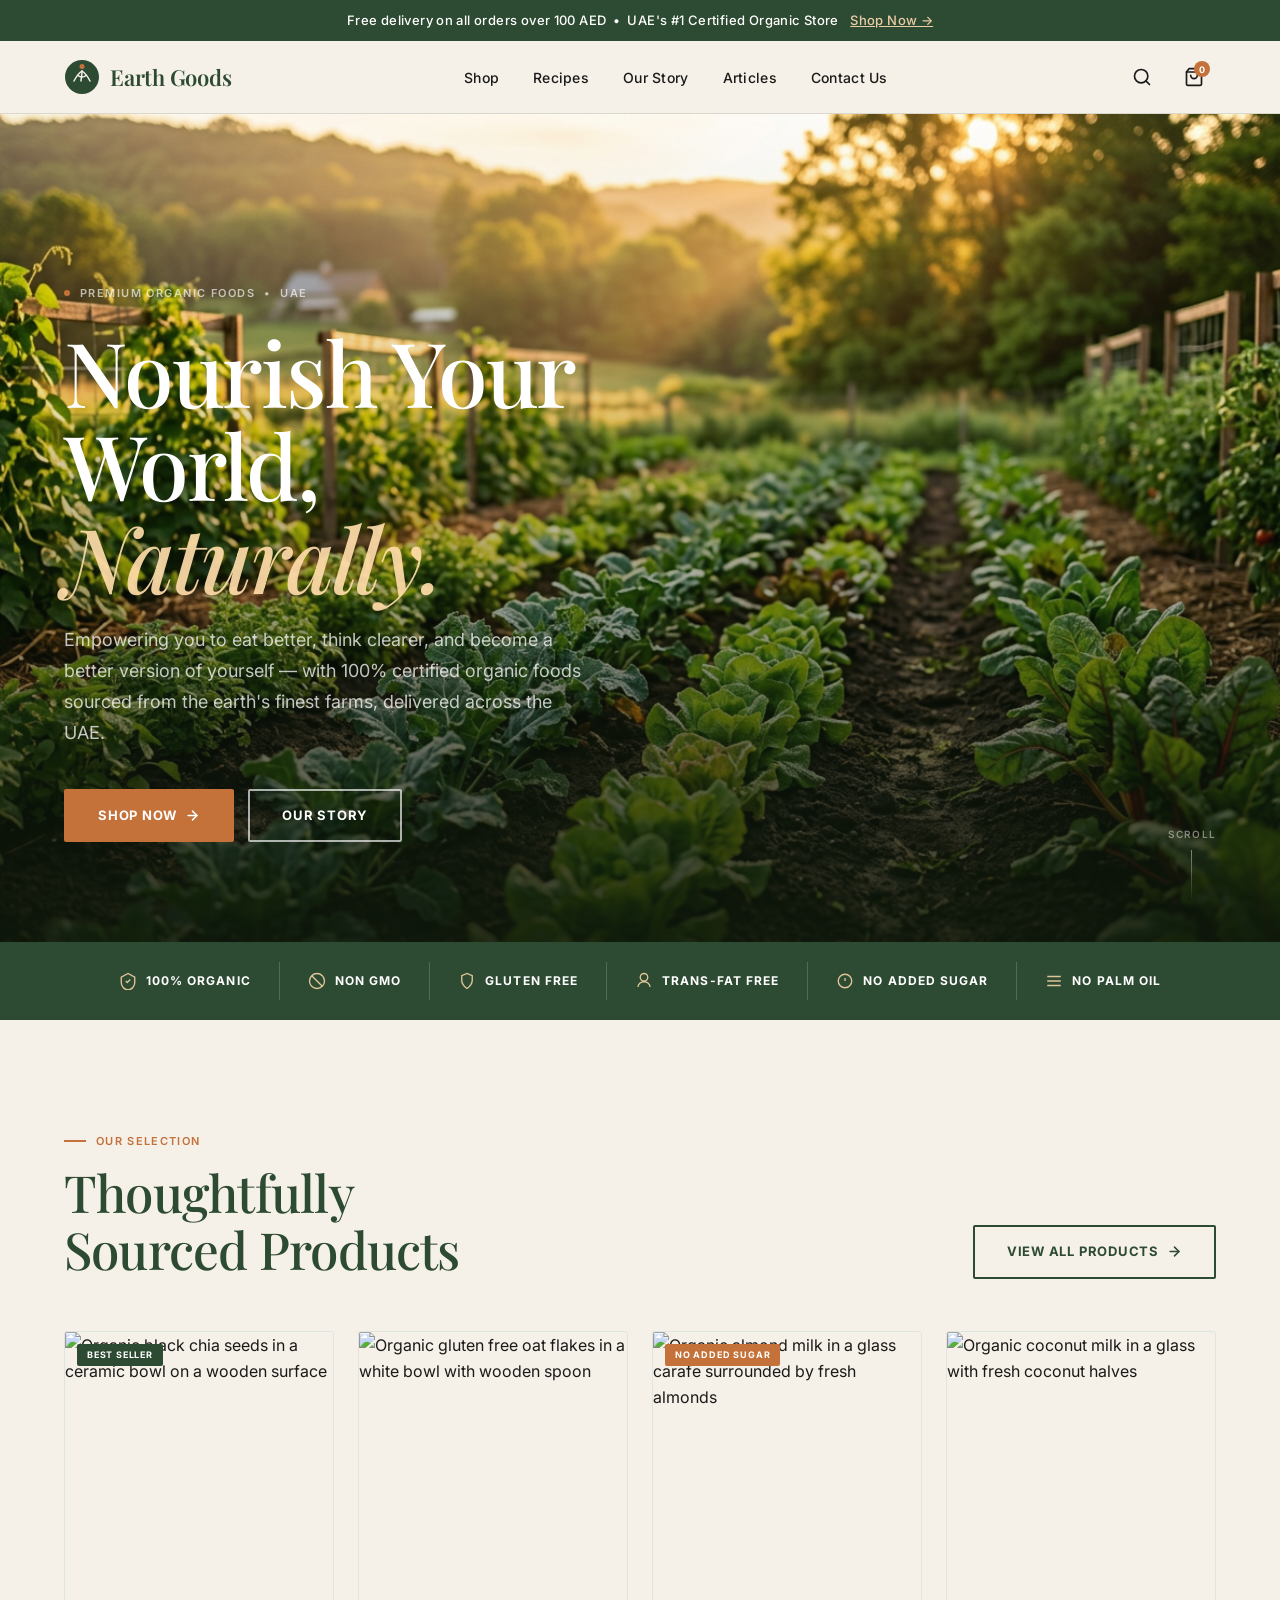
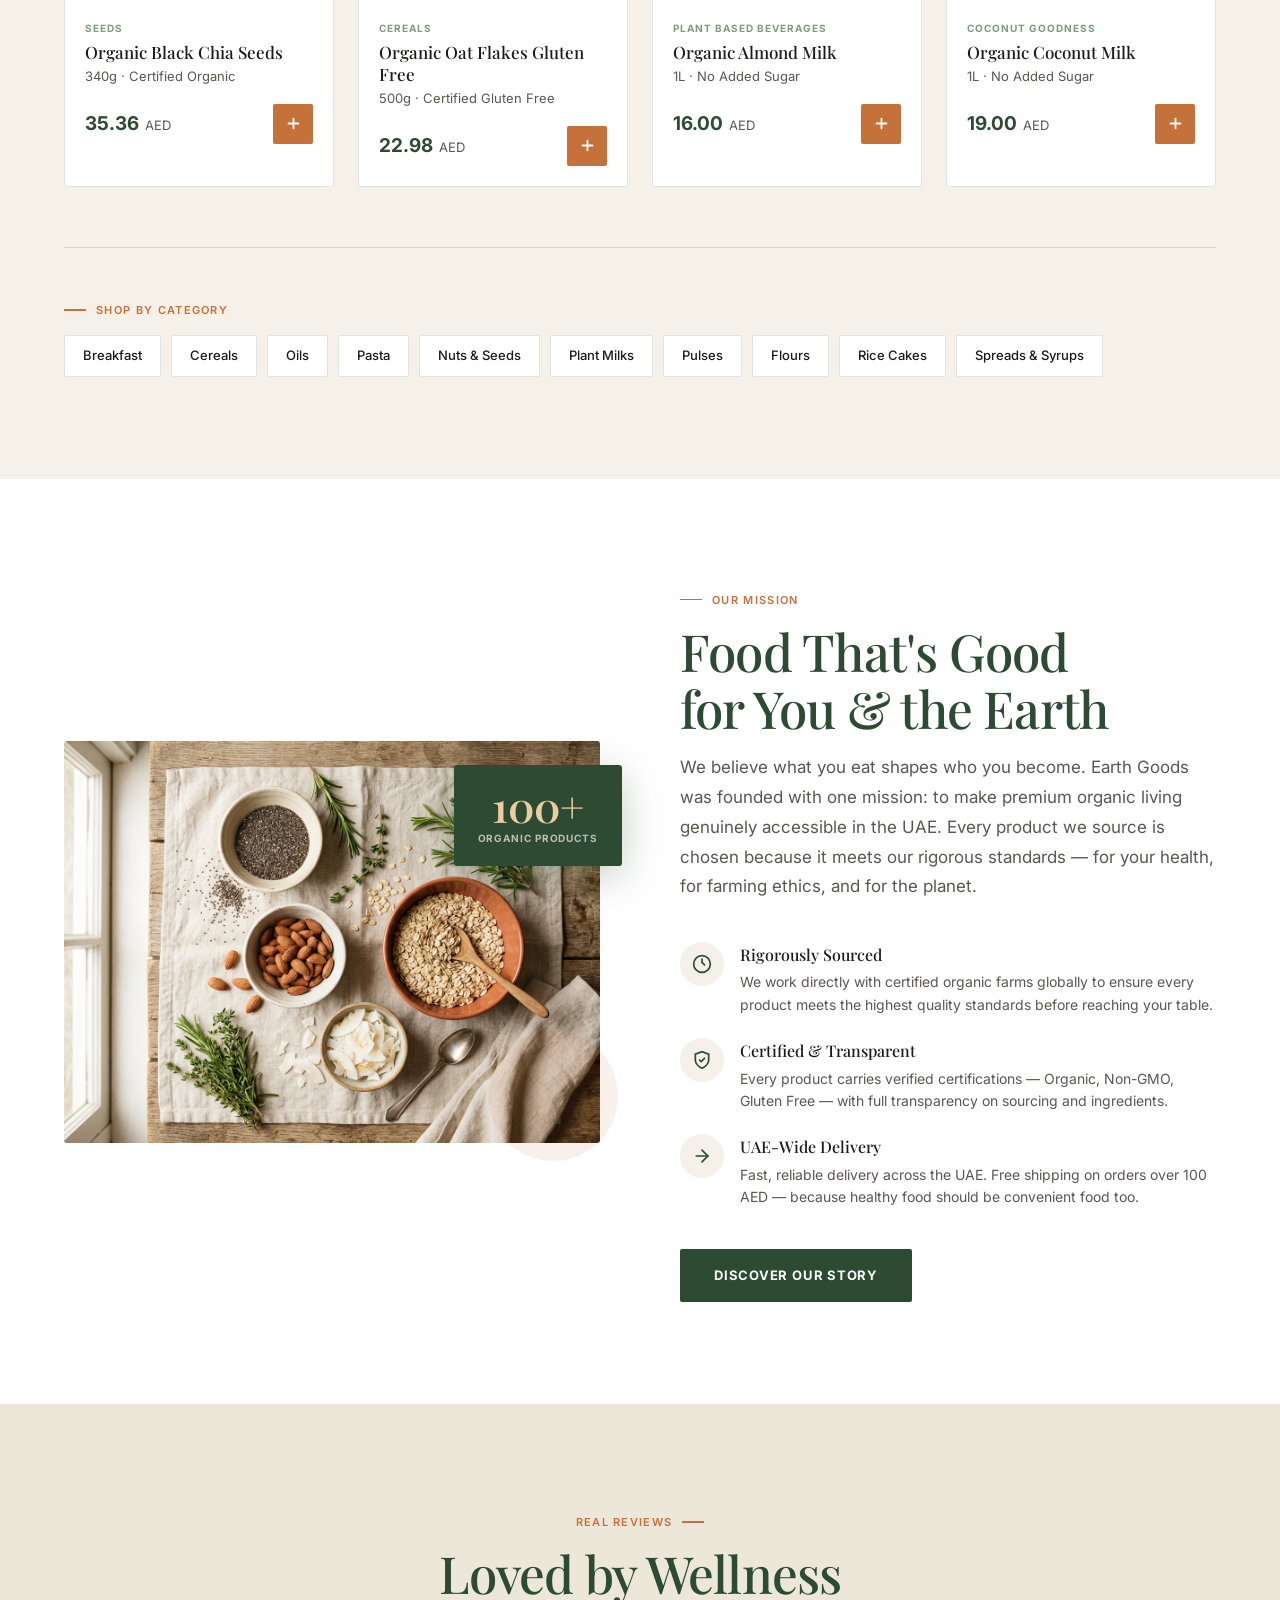
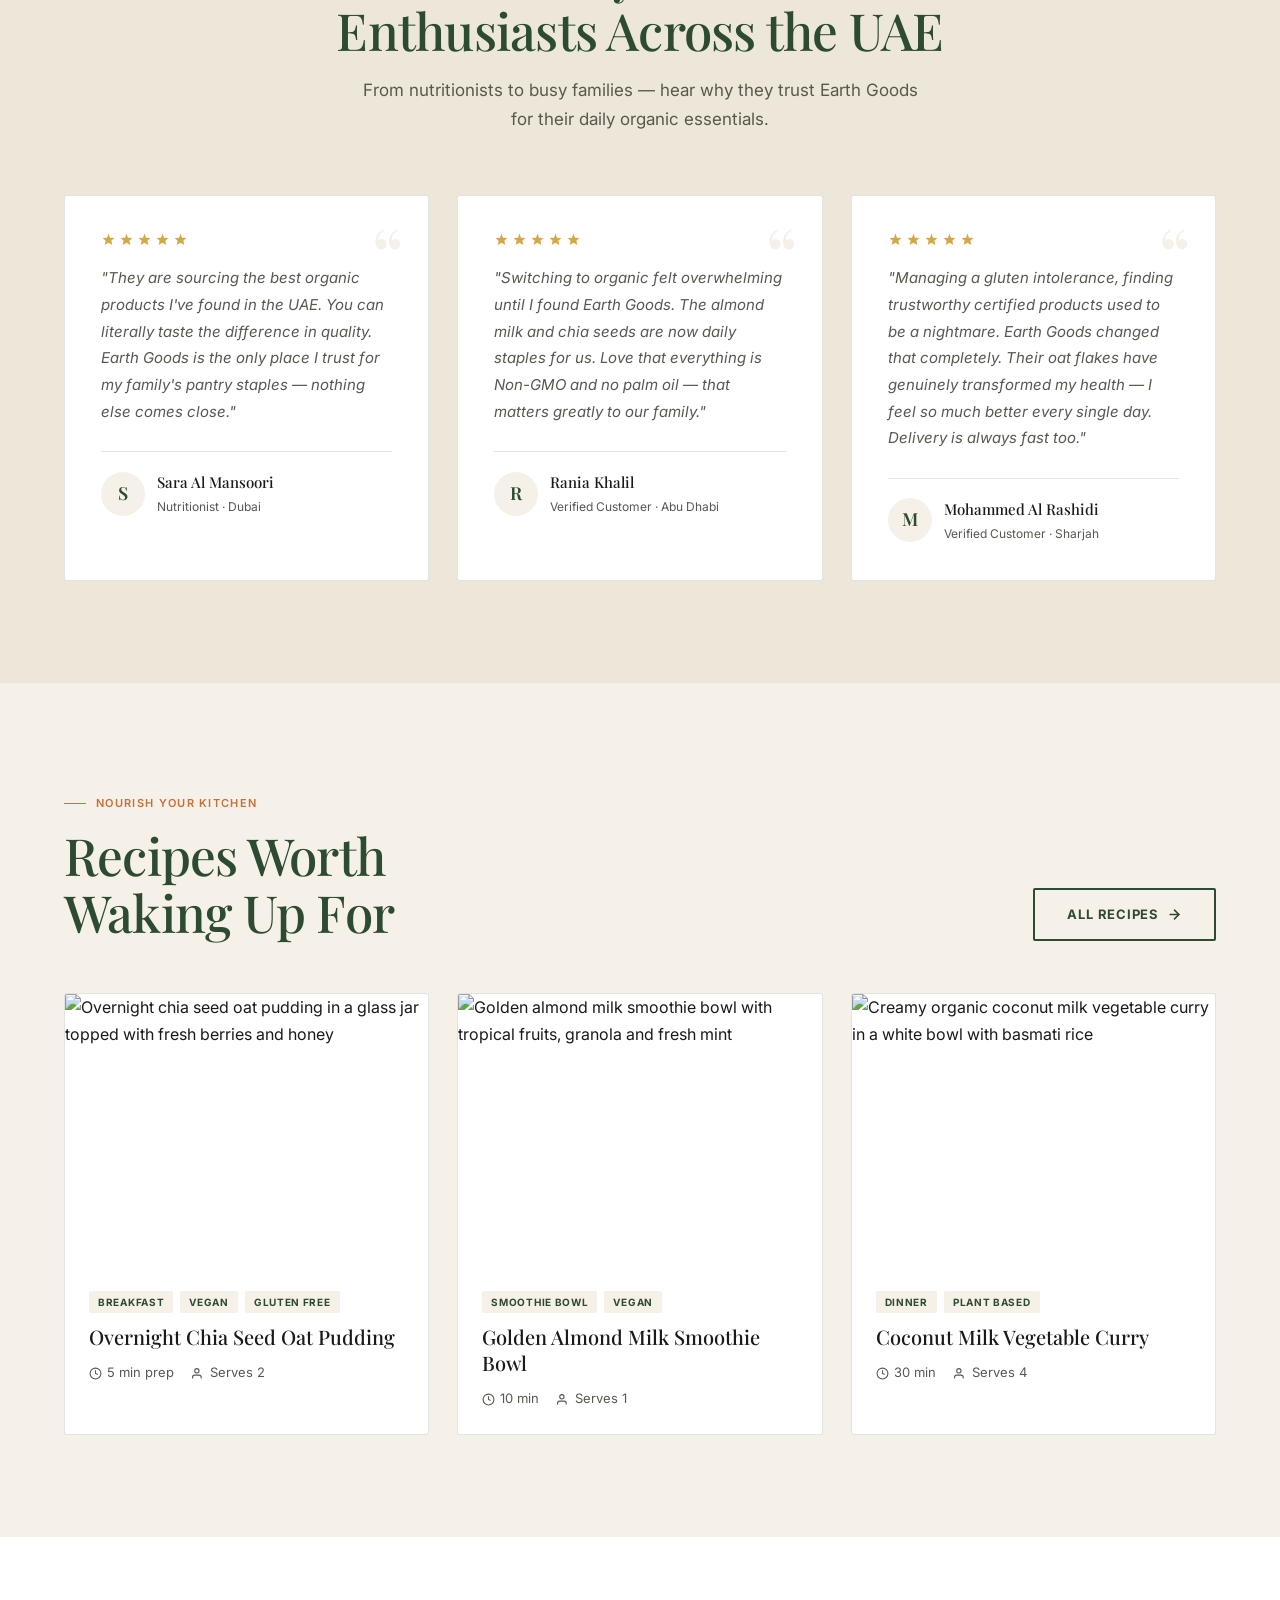
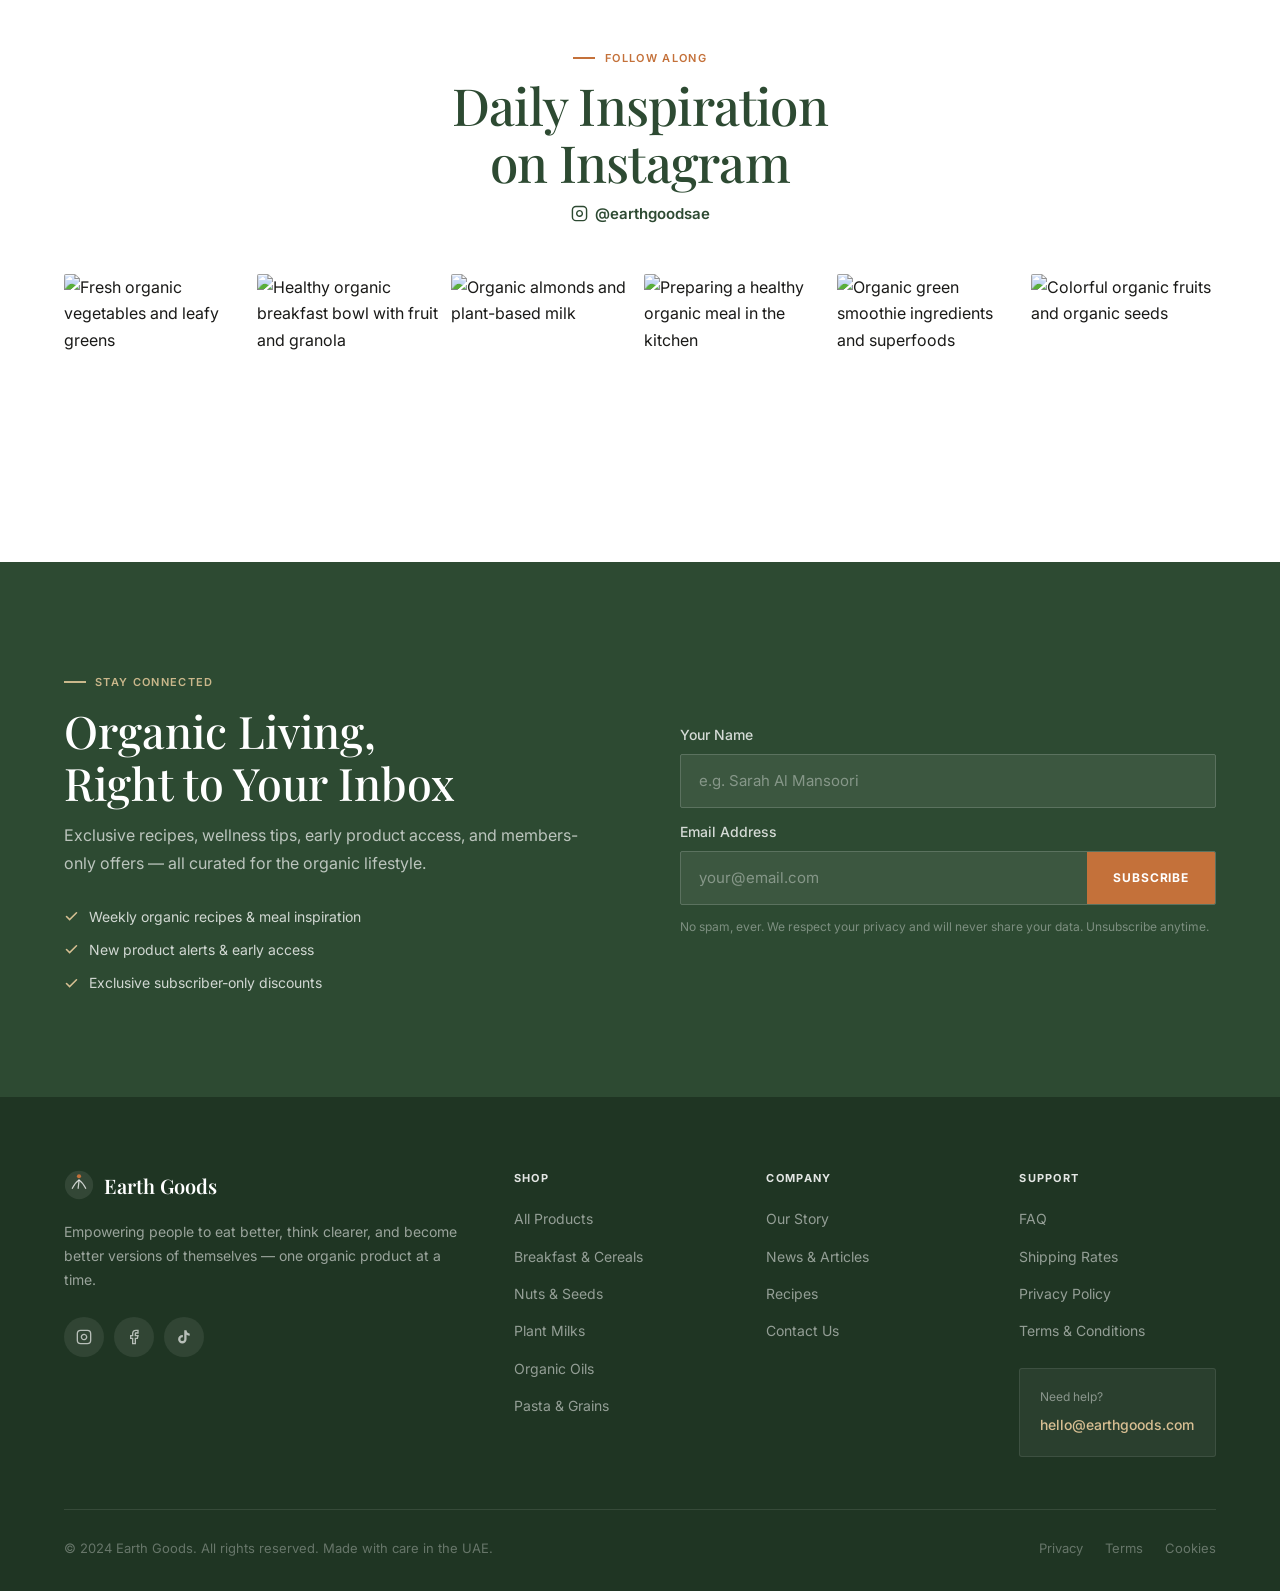
==== index.html @ 7eb5b611 "Earth Goods UAE v1 — original site (Playfair Display / Inter) Original homepage: dark forest green p" ====
<!DOCTYPE html>
<html lang="en">
<head>
  <meta charset="UTF-8">
  <meta name="viewport" content="width=device-width, initial-scale=1">
  <title>Earth Goods — Premium Organic Food in the UAE</title>
  <meta name="description" content="Earth Goods brings you 100% certified organic foods. Non-GMO, Gluten Free, No Added Sugar. Free delivery over 100 AED across the UAE.">

  <link rel="preconnect" href="https://fonts.googleapis.com">
  <link rel="preconnect" href="https://fonts.gstatic.com" crossorigin>
  <link href="https://fonts.googleapis.com/css2?family=Playfair+Display:ital,wght@0,400;0,500;0,600;0,700;1,400;1,500&family=Inter:wght@300;400;500;600&display=swap" rel="stylesheet">

  <style>
    /* ===== DESIGN TOKENS ===== */
    :root {
      --cream:        #f5f0e8;
      --cream-dark:   #ede7d9;
      --forest:       #2d4a32;
      --forest-dark:  #1f3523;
      --forest-light: #3d6145;
      --terra:        #c4713a;
      --terra-dark:   #a85e2e;
      --sage:         #7a9e7e;
      --white:        #ffffff;
      --text:         #1a1a18;
      --text-muted:   #5a574f;
      --border:       rgba(45,74,50,0.14);

      --z-nav:   50;
      --z-modal: 100;

      --section-py: clamp(64px, 8vw, 120px);
      --container:  1280px;
      --gutter:     clamp(20px, 5vw, 80px);

      --font-head: 'Playfair Display', Georgia, serif;
      --font-body: 'Inter', -apple-system, system-ui, sans-serif;

      --ease: 200ms ease;
      --ease-slow: 500ms ease;
    }

    /* ===== RESET ===== */
    *, *::before, *::after { box-sizing: border-box; margin: 0; padding: 0; }
    html { scroll-behavior: smooth; }
    @media (prefers-reduced-motion: reduce) {
      html { scroll-behavior: auto; }
      *, *::before, *::after { animation-duration: 0.01ms !important; transition-duration: 0.01ms !important; }
    }
    body {
      font-family: var(--font-body);
      font-size: 16px;
      line-height: 1.65;
      color: var(--text);
      background: var(--cream);
      overflow-x: hidden;
    }
    img { max-width: 100%; display: block; }
    a { color: inherit; text-decoration: none; }
    button { cursor: pointer; border: none; background: none; font-family: inherit; }

    /* ===== FOCUS ===== */
    :focus-visible { outline: 3px solid var(--terra); outline-offset: 3px; border-radius: 3px; }

    /* ===== LAYOUT ===== */
    .container { max-width: var(--container); margin: 0 auto; padding: 0 var(--gutter); }
    .section    { padding: var(--section-py) 0; }

    /* ===== TYPE HELPERS ===== */
    .eyebrow {
      display: inline-flex; align-items: center; gap: 10px;
      font-size: 11px; font-weight: 600; letter-spacing: .12em; text-transform: uppercase;
      color: var(--terra); margin-bottom: 14px;
    }
    .eyebrow::before { content:''; display:block; width:22px; height:1.5px; background:var(--terra); }

    .h-display {
      font-family: var(--font-head);
      font-size: clamp(32px, 4vw, 54px);
      font-weight: 500; line-height: 1.12; letter-spacing: -.015em;
      color: var(--forest);
    }
    .body-lg { font-size: 17px; line-height: 1.75; color: var(--text-muted); max-width: 560px; margin-top: 16px; }

    /* ===== BUTTONS ===== */
    .btn {
      display: inline-flex; align-items: center; gap: 8px;
      padding: 14px 32px; min-height: 48px;
      font-family: var(--font-body); font-size: 13px; font-weight: 700;
      letter-spacing: .06em; text-transform: uppercase; border-radius: 2px;
      transition: all var(--ease); cursor: pointer;
    }
    .btn-terra  { background:var(--terra);  color:#fff; border:2px solid var(--terra);  }
    .btn-terra:hover  { background:var(--terra-dark); border-color:var(--terra-dark); transform:translateY(-1px); }
    .btn-white  { background:transparent; color:#fff; border:2px solid rgba(255,255,255,.65); }
    .btn-white:hover  { background:rgba(255,255,255,.1); border-color:#fff; }
    .btn-forest { background:var(--forest); color:#fff; border:2px solid var(--forest); }
    .btn-forest:hover { background:var(--forest-dark); border-color:var(--forest-dark); transform:translateY(-1px); }
    .btn-outline{ background:transparent; color:var(--forest); border:2px solid var(--forest); }
    .btn-outline:hover{ background:var(--forest); color:#fff; }

    /* ===== ANNOUNCEMENT BAR ===== */
    .ann-bar {
      background: var(--forest); color: #fff;
      text-align: center; padding: 10px 20px;
      font-size: 13px; font-weight: 500; letter-spacing: .03em;
    }
    .ann-bar a { color: rgba(255,220,180,.9); margin-left: 8px; text-decoration: underline; }
    .ann-bar a:hover { color: #fff; }

    /* ===== STICKY HEADER ===== */
    .site-header {
      position: sticky; top: 0; z-index: var(--z-nav);
      background: rgba(245,240,232,.95);
      backdrop-filter: blur(14px); -webkit-backdrop-filter: blur(14px);
      border-bottom: 1px solid var(--border);
      transition: box-shadow var(--ease);
    }
    .site-header.scrolled { box-shadow: 0 2px 24px rgba(45,74,50,.08); }

    .nav-wrap { display:flex; align-items:center; justify-content:space-between; height:72px; gap:32px; }

    .nav-logo { display:flex; align-items:center; gap:10px; flex-shrink:0; }
    .nav-logo-text { font-family:var(--font-head); font-size:22px; font-weight:600; color:var(--forest); letter-spacing:-.01em; }

    .nav-links { display:flex; align-items:center; gap:34px; list-style:none; }
    .nav-links a {
      font-size:14px; font-weight:500; color:var(--text); letter-spacing:.02em;
      position:relative; padding-bottom:2px; transition:color var(--ease);
    }
    .nav-links a::after {
      content:''; position:absolute; bottom:-2px; left:0;
      width:0; height:1.5px; background:var(--terra); transition:width var(--ease);
    }
    .nav-links a:hover { color:var(--forest); }
    .nav-links a:hover::after { width:100%; }

    .nav-actions { display:flex; align-items:center; gap:8px; flex-shrink:0; }
    .nav-icon {
      display:flex; align-items:center; justify-content:center;
      width:44px; height:44px; border-radius:50%; color:var(--text);
      transition:all var(--ease); cursor:pointer;
    }
    .nav-icon:hover { background:var(--cream-dark); color:var(--forest); }
    .cart-wrap { position:relative; }
    .cart-dot {
      position:absolute; top:6px; right:6px; width:16px; height:16px;
      background:var(--terra); color:#fff; font-size:9px; font-weight:700;
      border-radius:50%; display:flex; align-items:center; justify-content:center;
      line-height:1;
    }
    .nav-hamburger { display:none; }

    /* ===== HERO ===== */
    .hero { position:relative; min-height:92vh; display:flex; align-items:flex-end; overflow:hidden; }
    .hero-bg {
      position:absolute; inset:0;
      background: url('images/hero-farm.png') center 40% / cover no-repeat;
      transform:scale(1.04); transition:transform 7s ease;
    }
    .hero-bg.ready { transform:scale(1); }
    .hero-overlay {
      position:absolute; inset:0;
      background: linear-gradient(to top,
        rgba(15,25,12,.88) 0%,
        rgba(15,25,12,.42) 38%,
        rgba(15,25,12,.08) 68%,
        transparent 100%);
    }
    .hero-content { position:relative; z-index:2; padding:80px 0 100px; max-width:740px; }
    .hero-eyebrow {
      display:inline-flex; align-items:center; gap:10px;
      color:rgba(255,255,255,.65); font-size:11px; font-weight:600;
      letter-spacing:.13em; text-transform:uppercase; margin-bottom:22px;
    }
    .hero-eyebrow-dot { width:6px; height:6px; border-radius:50%; background:var(--terra); flex-shrink:0; }
    .hero-title {
      font-family: var(--font-head);
      font-size: clamp(46px, 7vw, 90px);
      font-weight: 500; line-height: 1.04; letter-spacing: -.025em;
      color: #fff; margin-bottom: 22px;
    }
    .hero-title em { font-style:italic; color:rgba(255,220,170,.92); }
    .hero-desc { font-size:18px; line-height:1.72; color:rgba(255,255,255,.75); max-width:530px; margin-bottom:40px; }
    .hero-ctas { display:flex; flex-wrap:wrap; gap:14px; align-items:center; }

    .hero-scroll {
      position:absolute; bottom:40px; right:var(--gutter); z-index:2;
      display:flex; flex-direction:column; align-items:center; gap:8px;
      color:rgba(255,255,255,.45); font-size:10px; font-weight:600;
      letter-spacing:.12em; text-transform:uppercase;
    }
    .scroll-line {
      width:1px; height:52px;
      background:linear-gradient(to bottom, rgba(255,255,255,.45), transparent);
      animation: scrollAnim 2s ease infinite;
    }
    @keyframes scrollAnim {
      0%   { opacity:1; transform:scaleY(1) translateY(0); }
      100% { opacity:0; transform:scaleY(.4) translateY(18px); }
    }

    /* ===== TRUST STRIP ===== */
    .trust-strip { background:var(--forest); padding:20px 0; overflow:hidden; }
    .trust-inner { display:flex; align-items:center; justify-content:center; flex-wrap:wrap; }
    .trust-item {
      display:flex; align-items:center; gap:9px;
      padding:9px 28px; font-size:12px; font-weight:700;
      letter-spacing:.09em; text-transform:uppercase; color:#fff;
      border-right:1px solid rgba(255,255,255,.18); white-space:nowrap;
    }
    .trust-item:last-child { border-right:none; }
    .trust-icon { width:18px; height:18px; color:rgba(255,220,170,.85); flex-shrink:0; }

    /* ===== PRODUCTS ===== */
    .products-header { display:flex; align-items:flex-end; justify-content:space-between; gap:24px; margin-bottom:52px; }
    .products-grid { display:grid; grid-template-columns:repeat(4,1fr); gap:24px; }

    .product-card {
      background:var(--white); border:1px solid var(--border); border-radius:3px;
      overflow:hidden; cursor:pointer;
      transition:transform var(--ease), box-shadow var(--ease);
    }
    .product-card:hover { transform:translateY(-5px); box-shadow:0 16px 48px rgba(45,74,50,.11); }

    .product-img-wrap { position:relative; aspect-ratio:1; overflow:hidden; background:var(--cream); }
    .product-img-wrap img { width:100%; height:100%; object-fit:cover; transition:transform 650ms ease; }
    .product-card:hover .product-img-wrap img { transform:scale(1.05); }
    .product-badge {
      position:absolute; top:12px; left:12px;
      background:var(--forest); color:#fff;
      font-size:9px; font-weight:700; letter-spacing:.09em; text-transform:uppercase;
      padding:4px 10px; border-radius:2px;
    }
    .badge-terra { background:var(--terra); }

    .product-body { padding:20px; }
    .product-cat { font-size:10px; font-weight:700; letter-spacing:.1em; text-transform:uppercase; color:var(--sage); margin-bottom:5px; }
    .product-name { font-family:var(--font-head); font-size:17px; font-weight:500; line-height:1.3; margin-bottom:3px; }
    .product-weight { font-size:13px; color:var(--text-muted); margin-bottom:16px; }
    .product-foot { display:flex; align-items:center; justify-content:space-between; }
    .product-price { font-size:19px; font-weight:700; color:var(--forest); }
    .product-price small { font-size:13px; font-weight:400; color:var(--text-muted); margin-left:2px; }
    .add-btn {
      display:flex; align-items:center; justify-content:center;
      width:40px; height:40px; background:var(--terra); color:#fff;
      border-radius:2px; transition:all var(--ease); flex-shrink:0;
    }
    .add-btn:hover { background:var(--terra-dark); transform:scale(1.07); }

    /* ===== CATEGORY PILLS ===== */
    .cat-strip { margin-top:60px; padding-top:44px; border-top:1px solid var(--border); }
    .cat-list { display:flex; flex-wrap:wrap; gap:10px; margin-top:16px; }
    .cat-pill {
      display:inline-flex; align-items:center;
      padding:9px 18px; font-size:13px; font-weight:500;
      background:var(--white); border:1.5px solid var(--border); border-radius:2px;
      color:var(--text); cursor:pointer; transition:all var(--ease); white-space:nowrap;
    }
    .cat-pill:hover { background:var(--forest); color:#fff; border-color:var(--forest); }

    /* ===== BRAND STORY ===== */
    .story { background:var(--white); }
    .story-grid { display:grid; grid-template-columns:1fr 1fr; gap:80px; align-items:center; }
    .story-img-wrap { position:relative; aspect-ratio:4/3; border-radius:3px; overflow:hidden; }
    .story-img-wrap img { width:100%; height:100%; object-fit:cover; }
    .story-stat {
      position:absolute; top:24px; right:-22px; z-index:2;
      background:var(--forest); color:#fff; padding:20px 24px;
      border-radius:3px; text-align:center; box-shadow:0 10px 40px rgba(45,74,50,.28);
    }
    .story-stat-n { font-family:var(--font-head); font-size:42px; font-weight:600; line-height:1; color:rgba(255,220,170,.9); }
    .story-stat-l { font-size:10px; font-weight:700; letter-spacing:.09em; text-transform:uppercase; color:rgba(255,255,255,.65); margin-top:3px; }
    .story-accent { position:absolute; bottom:-18px; right:-18px; width:130px; height:130px; border-radius:50%; background:var(--terra); opacity:.1; pointer-events:none; }

    .pillars { display:flex; flex-direction:column; gap:22px; margin-top:40px; }
    .pillar { display:flex; align-items:flex-start; gap:16px; }
    .pillar-icon {
      width:44px; height:44px; border-radius:50%; background:var(--cream);
      display:flex; align-items:center; justify-content:center;
      color:var(--forest); flex-shrink:0;
    }
    .pillar-title { font-family:var(--font-head); font-size:16px; font-weight:500; margin-bottom:3px; }
    .pillar-text  { font-size:14px; color:var(--text-muted); line-height:1.6; }

    /* ===== TESTIMONIALS ===== */
    .testimonials { background:var(--cream-dark); }
    .testi-header { text-align:center; margin-bottom:60px; }
    .testi-header .eyebrow { justify-content:center; }
    .testi-header .eyebrow::before { display:none; }
    .testi-header .eyebrow::after { content:''; display:block; width:22px; height:1.5px; background:var(--terra); }
    .testi-grid { display:grid; grid-template-columns:repeat(3,1fr); gap:28px; }

    .testi-card {
      background:var(--white); padding:36px; border-radius:3px; border:1px solid var(--border);
      position:relative; transition:transform var(--ease), box-shadow var(--ease);
    }
    .testi-card:hover { transform:translateY(-3px); box-shadow:0 10px 36px rgba(45,74,50,.08); }
    .testi-bigquote {
      position:absolute; top:18px; right:24px;
      font-family:var(--font-head); font-size:80px; line-height:1;
      color:var(--cream); pointer-events:none; user-select:none;
    }
    .stars { display:flex; gap:3px; margin-bottom:18px; }
    .star { width:15px; height:15px; color:#d4a843; }
    .testi-text { font-size:15px; line-height:1.78; color:var(--text-muted); font-style:italic; margin-bottom:26px; }
    .testi-author { display:flex; align-items:center; gap:12px; padding-top:18px; border-top:1px solid var(--border); }
    .testi-avatar {
      width:44px; height:44px; border-radius:50%; background:var(--cream);
      display:flex; align-items:center; justify-content:center;
      font-family:var(--font-head); font-size:18px; color:var(--forest); font-weight:600; flex-shrink:0;
    }
    .testi-name   { font-family:var(--font-head); font-size:15px; font-weight:500; }
    .testi-detail { font-size:12px; color:var(--text-muted); margin-top:2px; }

    /* ===== RECIPES ===== */
    .recipes-header { display:flex; align-items:flex-end; justify-content:space-between; gap:24px; margin-bottom:52px; }
    .recipes-grid   { display:grid; grid-template-columns:repeat(3,1fr); gap:28px; }

    .recipe-card {
      background:var(--white); border:1px solid var(--border); border-radius:3px;
      overflow:hidden; cursor:pointer;
      transition:transform var(--ease), box-shadow var(--ease);
    }
    .recipe-card:hover { transform:translateY(-5px); box-shadow:0 14px 44px rgba(45,74,50,.11); }
    .recipe-img { aspect-ratio:4/3; overflow:hidden; }
    .recipe-img img { width:100%; height:100%; object-fit:cover; transition:transform 650ms ease; }
    .recipe-card:hover .recipe-img img { transform:scale(1.06); }
    .recipe-body { padding:24px; }
    .recipe-tags { display:flex; flex-wrap:wrap; gap:7px; margin-bottom:11px; }
    .r-tag {
      background:var(--cream); color:var(--forest);
      font-size:10px; font-weight:700; letter-spacing:.07em; text-transform:uppercase;
      padding:3px 9px; border-radius:2px;
    }
    .recipe-title { font-family:var(--font-head); font-size:20px; font-weight:500; line-height:1.3; margin-bottom:12px; }
    .recipe-meta  { display:flex; gap:18px; font-size:13px; color:var(--text-muted); }
    .recipe-meta span { display:flex; align-items:center; gap:5px; }

    /* ===== INSTAGRAM ===== */
    .instagram { background:var(--white); }
    .ig-header  { text-align:center; margin-bottom:44px; }
    .ig-handle  {
      display:inline-flex; align-items:center; gap:7px;
      font-size:15px; font-weight:600; color:var(--forest);
      margin-top:10px; cursor:pointer; transition:color var(--ease);
    }
    .ig-handle:hover { color:var(--terra); }
    .ig-grid { display:grid; grid-template-columns:repeat(6,1fr); gap:8px; }
    .ig-post { aspect-ratio:1; overflow:hidden; cursor:pointer; border-radius:2px; position:relative; }
    .ig-post img { width:100%; height:100%; object-fit:cover; transition:transform 550ms ease; }
    .ig-post::after {
      content:''; position:absolute; inset:0;
      background:rgba(45,74,50,0); transition:background var(--ease);
    }
    .ig-post:hover::after { background:rgba(45,74,50,.28); }
    .ig-post:hover img  { transform:scale(1.07); }

    /* ===== NEWSLETTER ===== */
    .newsletter { background:var(--forest); color:#fff; padding:clamp(64px,8vw,104px) 0; }
    .nl-grid { display:grid; grid-template-columns:1fr 1fr; gap:80px; align-items:center; }
    .nl-eyebrow { display:inline-flex; align-items:center; gap:9px; font-size:11px; font-weight:600; letter-spacing:.12em; text-transform:uppercase; color:rgba(255,220,170,.75); margin-bottom:14px; }
    .nl-eyebrow::before { content:''; display:block; width:22px; height:1.5px; background:rgba(255,220,170,.75); }
    .nl-heading { font-family:var(--font-head); font-size:clamp(28px,3.5vw,46px); font-weight:500; line-height:1.15; margin-bottom:14px; }
    .nl-sub     { font-size:16px; line-height:1.72; color:rgba(255,255,255,.68); }
    .nl-perks   { display:flex; flex-direction:column; gap:10px; margin-top:28px; }
    .nl-perk    { display:flex; align-items:center; gap:10px; font-size:14px; color:rgba(255,255,255,.78); }
    .nl-perk svg { color:rgba(255,220,170,.8); flex-shrink:0; }

    .nl-label { display:block; font-size:14px; font-weight:500; color:rgba(255,255,255,.8); margin-bottom:8px; }
    .nl-input-row {
      display:flex; border:1.5px solid rgba(255,255,255,.22); border-radius:2px;
      overflow:hidden; margin-bottom:12px;
      transition:border-color var(--ease);
    }
    .nl-input-row:focus-within { border-color:rgba(255,255,255,.55); }
    .nl-input {
      flex:1; height:52px; padding:0 18px;
      background:rgba(255,255,255,.07); border:none; outline:none;
      font-family:var(--font-body); font-size:15px; color:#fff;
    }
    .nl-input::placeholder { color:rgba(255,255,255,.38); }
    .nl-submit {
      height:52px; padding:0 26px; flex-shrink:0;
      background:var(--terra); color:#fff; border:none;
      font-family:var(--font-body); font-size:12px; font-weight:700;
      letter-spacing:.07em; text-transform:uppercase; cursor:pointer;
      transition:background var(--ease);
    }
    .nl-submit:hover { background:var(--terra-dark); }
    .nl-note { font-size:12px; color:rgba(255,255,255,.38); line-height:1.6; }
    .nl-note.success { color:rgba(255,220,170,.9); }

    /* ===== FOOTER ===== */
    .footer { background:var(--forest-dark); color:rgba(255,255,255,.72); padding:72px 0 32px; }
    .footer-top {
      display:grid; grid-template-columns:2fr 1fr 1fr 1fr; gap:56px;
      padding-bottom:52px; border-bottom:1px solid rgba(255,255,255,.1); margin-bottom:28px;
    }
    .f-logo { display:flex; align-items:center; gap:10px; margin-bottom:18px; }
    .f-logo-text { font-family:var(--font-head); font-size:20px; font-weight:600; color:#fff; }
    .f-tagline { font-size:14px; line-height:1.7; color:rgba(255,255,255,.55); margin-bottom:26px; }
    .f-social { display:flex; gap:10px; }
    .f-social a {
      width:40px; height:40px; border-radius:50%;
      background:rgba(255,255,255,.08); color:rgba(255,255,255,.65);
      display:flex; align-items:center; justify-content:center;
      transition:all var(--ease); cursor:pointer;
    }
    .f-social a:hover { background:var(--terra); color:#fff; transform:translateY(-2px); }
    .f-col-h { font-size:11px; font-weight:700; letter-spacing:.12em; text-transform:uppercase; color:rgba(255,255,255,.88); margin-bottom:18px; }
    .f-links { display:flex; flex-direction:column; gap:11px; list-style:none; }
    .f-links a { font-size:14px; color:rgba(255,255,255,.52); transition:color var(--ease); }
    .f-links a:hover { color:rgba(255,255,255,.88); }
    .f-contact {
      margin-top:24px; padding:18px 20px;
      background:rgba(255,255,255,.05); border:1px solid rgba(255,255,255,.09); border-radius:3px;
    }
    .f-contact p { font-size:12px; color:rgba(255,255,255,.45); margin-bottom:5px; }
    .f-contact a { font-size:14px; font-weight:500; color:rgba(255,220,170,.82); transition:color var(--ease); }
    .f-contact a:hover { color:#fff; }
    .footer-bottom { display:flex; align-items:center; justify-content:space-between; gap:20px; flex-wrap:wrap; }
    .f-copy { font-size:13px; color:rgba(255,255,255,.32); }
    .f-legal { display:flex; gap:22px; }
    .f-legal a { font-size:13px; color:rgba(255,255,255,.32); cursor:pointer; transition:color var(--ease); }
    .f-legal a:hover { color:rgba(255,255,255,.68); }

    /* ===== SCROLL ANIMATION ===== */
    .fade-up { opacity:0; transform:translateY(28px); transition:opacity 650ms ease, transform 650ms ease; }
    .fade-up.visible { opacity:1; transform:translateY(0); }
    .fade-up:nth-child(2) { transition-delay:90ms; }
    .fade-up:nth-child(3) { transition-delay:180ms; }
    .fade-up:nth-child(4) { transition-delay:270ms; }

    /* ===== RESPONSIVE ===== */
    @media (max-width: 1100px) {
      .products-grid  { grid-template-columns:repeat(2,1fr); }
      .footer-top     { grid-template-columns:1fr 1fr; gap:40px; }
      .story-stat     { right:16px; }
    }
    @media (max-width: 900px) {
      .nav-links      { display:none; }
      .nav-hamburger  { display:flex; }
      .story-grid     { grid-template-columns:1fr; gap:48px; }
      .testi-grid     { grid-template-columns:1fr; max-width:520px; margin:0 auto; }
      .recipes-grid   { grid-template-columns:1fr 1fr; }
      .nl-grid        { grid-template-columns:1fr; gap:48px; }
      .ig-grid        { grid-template-columns:repeat(3,1fr); }
    }
    @media (max-width: 640px) {
      .products-grid  { grid-template-columns:1fr 1fr; }
      .trust-item     { padding:8px 14px; font-size:11px; }
      .recipes-grid   { grid-template-columns:1fr; }
      .ig-grid        { grid-template-columns:repeat(2,1fr); }
      .footer-top     { grid-template-columns:1fr; gap:32px; }
      .hero-title     { font-size:42px; }
      .products-header, .recipes-header { flex-direction:column; align-items:flex-start; }
      .hero-scroll    { display:none; }
    }
    @media (max-width: 400px) {
      .products-grid { grid-template-columns:1fr; }
    }
  </style>
</head>
<body>

<!-- ANNOUNCEMENT BAR -->
<div class="ann-bar" role="banner" aria-label="Promotion">
  Free delivery on all orders over 100 AED &nbsp;&bull;&nbsp; UAE's #1 Certified Organic Store
  <a href="#shop" aria-label="Shop now and get free delivery">Shop Now &rarr;</a>
</div>

<!-- STICKY HEADER -->
<header class="site-header" id="site-header" role="banner">
  <div class="container">
    <nav class="nav-wrap" role="navigation" aria-label="Main navigation">

      <a href="#" class="nav-logo" aria-label="Earth Goods — return to homepage">
        <svg width="36" height="36" viewBox="0 0 36 36" fill="none" aria-hidden="true">
          <circle cx="18" cy="18" r="17" fill="#2d4a32"/>
          <path d="M10 22c2-4 5-8 8-10 3 2 6 6 8 10" stroke="#f5f0e8" stroke-width="1.5" stroke-linecap="round"/>
          <path d="M18 12c0 4-1 8-1 10" stroke="#f5f0e8" stroke-width="1.5" stroke-linecap="round"/>
          <path d="M14 16.5c1.2 1 2.8 1.5 4 1.5s2.8-.5 4-1.5" stroke="#f5f0e8" stroke-width="1.5" stroke-linecap="round"/>
          <circle cx="18" cy="7.5" r="2.5" fill="#c4713a"/>
        </svg>
        <span class="nav-logo-text">Earth Goods</span>
      </a>

      <ul class="nav-links" role="list">
        <li><a href="#shop">Shop</a></li>
        <li><a href="#recipes">Recipes</a></li>
        <li><a href="#story">Our Story</a></li>
        <li><a href="#articles">Articles</a></li>
        <li><a href="#contact">Contact Us</a></li>
      </ul>

      <div class="nav-actions">
        <button class="nav-icon" aria-label="Search products">
          <svg width="20" height="20" viewBox="0 0 24 24" fill="none" stroke="currentColor" stroke-width="2" stroke-linecap="round" stroke-linejoin="round" aria-hidden="true">
            <circle cx="11" cy="11" r="8"/><line x1="21" y1="21" x2="16.65" y2="16.65"/>
          </svg>
        </button>
        <div class="cart-wrap">
          <button class="nav-icon" aria-label="Shopping cart, 0 items">
            <svg width="20" height="20" viewBox="0 0 24 24" fill="none" stroke="currentColor" stroke-width="2" stroke-linecap="round" stroke-linejoin="round" aria-hidden="true">
              <path d="M6 2L3 6v14a2 2 0 002 2h14a2 2 0 002-2V6l-3-4z"/><line x1="3" y1="6" x2="21" y2="6"/><path d="M16 10a4 4 0 01-8 0"/>
            </svg>
          </button>
          <span class="cart-dot" aria-hidden="true">0</span>
        </div>
        <button class="nav-icon nav-hamburger" aria-label="Open menu" aria-expanded="false">
          <svg width="22" height="22" viewBox="0 0 24 24" fill="none" stroke="currentColor" stroke-width="2" stroke-linecap="round" aria-hidden="true">
            <line x1="3" y1="6" x2="21" y2="6"/><line x1="3" y1="12" x2="21" y2="12"/><line x1="3" y1="18" x2="21" y2="18"/>
          </svg>
        </button>
      </div>

    </nav>
  </div>
</header>

<main>

<!-- ===== HERO ===== -->
<section class="hero" aria-labelledby="hero-heading">
  <div class="hero-bg" id="hero-bg" role="img" aria-label="Lush organic farm at golden hour with vibrant green vegetables in warm sunlight"></div>
  <div class="hero-overlay" aria-hidden="true"></div>

  <div class="container" style="width:100%">
    <div class="hero-content">
      <div class="hero-eyebrow">
        <span class="hero-eyebrow-dot" aria-hidden="true"></span>
        Premium Organic Foods &nbsp;&bull;&nbsp; UAE
      </div>
      <h1 class="hero-title" id="hero-heading">
        Nourish Your World,<br><em>Naturally.</em>
      </h1>
      <p class="hero-desc">
        Empowering you to eat better, think clearer, and become a better version of yourself —
        with 100% certified organic foods sourced from the earth's finest farms, delivered across the UAE.
      </p>
      <div class="hero-ctas">
        <a href="#shop" class="btn btn-terra">
          Shop Now
          <svg width="15" height="15" viewBox="0 0 24 24" fill="none" stroke="currentColor" stroke-width="2.5" stroke-linecap="round" aria-hidden="true"><line x1="5" y1="12" x2="19" y2="12"/><polyline points="12 5 19 12 12 19"/></svg>
        </a>
        <a href="#story" class="btn btn-white">Our Story</a>
      </div>
    </div>
  </div>

  <div class="hero-scroll" aria-hidden="true">
    <span>Scroll</span>
    <div class="scroll-line"></div>
  </div>
</section>

<!-- ===== TRUST STRIP ===== -->
<section class="trust-strip" aria-label="Our certifications and quality standards">
  <div class="trust-inner">
    <div class="trust-item">
      <svg class="trust-icon" viewBox="0 0 24 24" fill="none" stroke="currentColor" stroke-width="1.8" aria-hidden="true"><path d="M12 2L3 7v7a10 10 0 009 9.95 10 10 0 009-9.95V7z"/><polyline points="9 12 11 14 15 10"/></svg>
      100% Organic
    </div>
    <div class="trust-item">
      <svg class="trust-icon" viewBox="0 0 24 24" fill="none" stroke="currentColor" stroke-width="1.8" aria-hidden="true"><circle cx="12" cy="12" r="10"/><line x1="4.93" y1="4.93" x2="19.07" y2="19.07"/></svg>
      Non GMO
    </div>
    <div class="trust-item">
      <svg class="trust-icon" viewBox="0 0 24 24" fill="none" stroke="currentColor" stroke-width="1.8" aria-hidden="true"><path d="M12 22C12 22 5 17 5 11V5l7-3 7 3v6c0 6-7 11-7 11z"/></svg>
      Gluten Free
    </div>
    <div class="trust-item">
      <svg class="trust-icon" viewBox="0 0 24 24" fill="none" stroke="currentColor" stroke-width="1.8" aria-hidden="true"><path d="M12 2a5 5 0 100 10A5 5 0 0012 2zM4 20c0-4 3.6-7 8-7s8 3 8 7"/></svg>
      Trans-fat Free
    </div>
    <div class="trust-item">
      <svg class="trust-icon" viewBox="0 0 24 24" fill="none" stroke="currentColor" stroke-width="1.8" aria-hidden="true"><circle cx="12" cy="12" r="9"/><line x1="12" y1="8" x2="12" y2="12"/><line x1="12" y1="16" x2="12.01" y2="16"/></svg>
      No Added Sugar
    </div>
    <div class="trust-item">
      <svg class="trust-icon" viewBox="0 0 24 24" fill="none" stroke="currentColor" stroke-width="1.8" aria-hidden="true"><path d="M3 6h18M3 12h18M3 18h18"/></svg>
      No Palm Oil
    </div>
  </div>
</section>

<!-- ===== FEATURED PRODUCTS ===== -->
<section class="section" id="shop" aria-labelledby="products-heading">
  <div class="container">

    <div class="products-header">
      <div>
        <div class="eyebrow">Our Selection</div>
        <h2 class="h-display" id="products-heading">Thoughtfully<br>Sourced Products</h2>
      </div>
      <div>
        <a href="#" class="btn btn-outline" aria-label="Browse all products in our shop">
          View All Products
          <svg width="15" height="15" viewBox="0 0 24 24" fill="none" stroke="currentColor" stroke-width="2.5" stroke-linecap="round" aria-hidden="true"><line x1="5" y1="12" x2="19" y2="12"/><polyline points="12 5 19 12 12 19"/></svg>
        </a>
      </div>
    </div>

    <div class="products-grid" role="list">

      <!-- Product 1 -->
      <article class="product-card fade-up" role="listitem">
        <div class="product-img-wrap">
          <img src="https://images.unsplash.com/photo-1585632827820-2c6c50c28978?w=600&h=600&fit=crop&q=80"
               alt="Organic black chia seeds in a ceramic bowl on a wooden surface" loading="lazy" width="600" height="600">
          <span class="product-badge">Best Seller</span>
        </div>
        <div class="product-body">
          <div class="product-cat">Seeds</div>
          <h3 class="product-name">Organic Black Chia Seeds</h3>
          <p class="product-weight">340g &middot; Certified Organic</p>
          <div class="product-foot">
            <div class="product-price">35.36 <small>AED</small></div>
            <button class="add-btn" aria-label="Add Organic Black Chia Seeds to cart">
              <svg width="17" height="17" viewBox="0 0 24 24" fill="none" stroke="currentColor" stroke-width="2.5" stroke-linecap="round" aria-hidden="true"><line x1="12" y1="5" x2="12" y2="19"/><line x1="5" y1="12" x2="19" y2="12"/></svg>
            </button>
          </div>
        </div>
      </article>

      <!-- Product 2 -->
      <article class="product-card fade-up" role="listitem">
        <div class="product-img-wrap">
          <img src="https://images.unsplash.com/photo-1614401756048-62aaba8fdf14?w=600&h=600&fit=crop&q=80"
               alt="Organic gluten free oat flakes in a white bowl with wooden spoon" loading="lazy" width="600" height="600">
        </div>
        <div class="product-body">
          <div class="product-cat">Cereals</div>
          <h3 class="product-name">Organic Oat Flakes Gluten Free</h3>
          <p class="product-weight">500g &middot; Certified Gluten Free</p>
          <div class="product-foot">
            <div class="product-price">22.98 <small>AED</small></div>
            <button class="add-btn" aria-label="Add Organic Oat Flakes to cart">
              <svg width="17" height="17" viewBox="0 0 24 24" fill="none" stroke="currentColor" stroke-width="2.5" stroke-linecap="round" aria-hidden="true"><line x1="12" y1="5" x2="12" y2="19"/><line x1="5" y1="12" x2="19" y2="12"/></svg>
            </button>
          </div>
        </div>
      </article>

      <!-- Product 3 -->
      <article class="product-card fade-up" role="listitem">
        <div class="product-img-wrap">
          <img src="https://images.unsplash.com/photo-1550583724-b2692b85b150?w=600&h=600&fit=crop&q=80"
               alt="Organic almond milk in a glass carafe surrounded by fresh almonds" loading="lazy" width="600" height="600">
          <span class="product-badge badge-terra">No Added Sugar</span>
        </div>
        <div class="product-body">
          <div class="product-cat">Plant Based Beverages</div>
          <h3 class="product-name">Organic Almond Milk</h3>
          <p class="product-weight">1L &middot; No Added Sugar</p>
          <div class="product-foot">
            <div class="product-price">16.00 <small>AED</small></div>
            <button class="add-btn" aria-label="Add Organic Almond Milk to cart">
              <svg width="17" height="17" viewBox="0 0 24 24" fill="none" stroke="currentColor" stroke-width="2.5" stroke-linecap="round" aria-hidden="true"><line x1="12" y1="5" x2="12" y2="19"/><line x1="5" y1="12" x2="19" y2="12"/></svg>
            </button>
          </div>
        </div>
      </article>

      <!-- Product 4 -->
      <article class="product-card fade-up" role="listitem">
        <div class="product-img-wrap">
          <img src="https://images.unsplash.com/photo-1596591868231-05e808f5f792?w=600&h=600&fit=crop&q=80"
               alt="Organic coconut milk in a glass with fresh coconut halves" loading="lazy" width="600" height="600">
        </div>
        <div class="product-body">
          <div class="product-cat">Coconut Goodness</div>
          <h3 class="product-name">Organic Coconut Milk</h3>
          <p class="product-weight">1L &middot; No Added Sugar</p>
          <div class="product-foot">
            <div class="product-price">19.00 <small>AED</small></div>
            <button class="add-btn" aria-label="Add Organic Coconut Milk to cart">
              <svg width="17" height="17" viewBox="0 0 24 24" fill="none" stroke="currentColor" stroke-width="2.5" stroke-linecap="round" aria-hidden="true"><line x1="12" y1="5" x2="12" y2="19"/><line x1="5" y1="12" x2="19" y2="12"/></svg>
            </button>
          </div>
        </div>
      </article>

    </div>

    <!-- Category Strip -->
    <div class="cat-strip">
      <div class="eyebrow" style="margin-bottom:0">Shop by Category</div>
      <div class="cat-list" id="cat-list" role="list" aria-label="Product categories"></div>
    </div>

  </div>
</section>

<!-- ===== BRAND STORY ===== -->
<section class="section story" id="story" aria-labelledby="story-heading">
  <div class="container">
    <div class="story-grid">

      <!-- Image column -->
      <div style="position:relative">
        <div class="story-img-wrap">
          <img src="images/superfoods-flatlay.png"
               alt="Premium organic superfoods flat lay: chia seeds, almonds, oats, and coconut flakes in ceramic bowls on natural linen"
               loading="lazy" width="1200" height="896">
        </div>
        <div class="story-stat" aria-label="Over 100 premium organic products available">
          <div class="story-stat-n">100+</div>
          <div class="story-stat-l">Organic Products</div>
        </div>
        <div class="story-accent" aria-hidden="true"></div>
      </div>

      <!-- Text column -->
      <div>
        <div class="eyebrow">Our Mission</div>
        <h2 class="h-display" id="story-heading">
          Food That's Good<br>for You &amp; the Earth
        </h2>
        <p class="body-lg">
          We believe what you eat shapes who you become. Earth Goods was founded with one mission:
          to make premium organic living genuinely accessible in the UAE. Every product we source is
          chosen because it meets our rigorous standards — for your health, for farming ethics, and for the planet.
        </p>

        <div class="pillars" role="list">
          <div class="pillar" role="listitem">
            <div class="pillar-icon" aria-hidden="true">
              <svg width="20" height="20" viewBox="0 0 24 24" fill="none" stroke="currentColor" stroke-width="2" stroke-linecap="round"><path d="M12 2a10 10 0 100 20A10 10 0 0012 2z"/><path d="M12 6v4l3 3"/></svg>
            </div>
            <div>
              <div class="pillar-title">Rigorously Sourced</div>
              <p class="pillar-text">We work directly with certified organic farms globally to ensure every product meets the highest quality standards before reaching your table.</p>
            </div>
          </div>
          <div class="pillar" role="listitem">
            <div class="pillar-icon" aria-hidden="true">
              <svg width="20" height="20" viewBox="0 0 24 24" fill="none" stroke="currentColor" stroke-width="2" stroke-linecap="round"><path d="M12 22s8-4 8-10V5l-8-3-8 3v7c0 6 8 10 8 10z"/><polyline points="9 12 11 14 15 10"/></svg>
            </div>
            <div>
              <div class="pillar-title">Certified &amp; Transparent</div>
              <p class="pillar-text">Every product carries verified certifications — Organic, Non-GMO, Gluten Free — with full transparency on sourcing and ingredients.</p>
            </div>
          </div>
          <div class="pillar" role="listitem">
            <div class="pillar-icon" aria-hidden="true">
              <svg width="20" height="20" viewBox="0 0 24 24" fill="none" stroke="currentColor" stroke-width="2" stroke-linecap="round"><path d="M5 12h14"/><path d="M12 5l7 7-7 7"/></svg>
            </div>
            <div>
              <div class="pillar-title">UAE-Wide Delivery</div>
              <p class="pillar-text">Fast, reliable delivery across the UAE. Free shipping on orders over 100 AED — because healthy food should be convenient food too.</p>
            </div>
          </div>
        </div>

        <div style="margin-top:40px">
          <a href="#" class="btn btn-forest">Discover Our Story</a>
        </div>
      </div>

    </div>
  </div>
</section>

<!-- ===== TESTIMONIALS ===== -->
<section class="section testimonials" id="testimonials" aria-labelledby="testi-heading">
  <div class="container">
    <div class="testi-header">
      <div class="eyebrow">Real Reviews</div>
      <h2 class="h-display" id="testi-heading" style="text-align:center">
        Loved by Wellness<br>Enthusiasts Across the UAE
      </h2>
      <p class="body-lg" style="margin:16px auto 0;text-align:center">
        From nutritionists to busy families — hear why they trust Earth Goods for their daily organic essentials.
      </p>
    </div>

    <div class="testi-grid" role="list">

      <div class="testi-card fade-up" role="listitem">
        <div class="testi-bigquote" aria-hidden="true">&ldquo;</div>
        <div class="stars" aria-label="5 out of 5 stars">
          <svg class="star" viewBox="0 0 24 24" fill="currentColor" aria-hidden="true"><path d="M12 17.25l-6.16 3.73 1.64-7.03L2.5 9.77l7.19-.61L12 2.5l2.31 6.66 7.19.61-5 4.18 1.64 7.03z"/></svg>
          <svg class="star" viewBox="0 0 24 24" fill="currentColor" aria-hidden="true"><path d="M12 17.25l-6.16 3.73 1.64-7.03L2.5 9.77l7.19-.61L12 2.5l2.31 6.66 7.19.61-5 4.18 1.64 7.03z"/></svg>
          <svg class="star" viewBox="0 0 24 24" fill="currentColor" aria-hidden="true"><path d="M12 17.25l-6.16 3.73 1.64-7.03L2.5 9.77l7.19-.61L12 2.5l2.31 6.66 7.19.61-5 4.18 1.64 7.03z"/></svg>
          <svg class="star" viewBox="0 0 24 24" fill="currentColor" aria-hidden="true"><path d="M12 17.25l-6.16 3.73 1.64-7.03L2.5 9.77l7.19-.61L12 2.5l2.31 6.66 7.19.61-5 4.18 1.64 7.03z"/></svg>
          <svg class="star" viewBox="0 0 24 24" fill="currentColor" aria-hidden="true"><path d="M12 17.25l-6.16 3.73 1.64-7.03L2.5 9.77l7.19-.61L12 2.5l2.31 6.66 7.19.61-5 4.18 1.64 7.03z"/></svg>
        </div>
        <p class="testi-text">
          "They are sourcing the best organic products I've found in the UAE. You can literally taste the difference
          in quality. Earth Goods is the only place I trust for my family's pantry staples — nothing else comes close."
        </p>
        <div class="testi-author">
          <div class="testi-avatar" aria-hidden="true">S</div>
          <div>
            <div class="testi-name">Sara Al Mansoori</div>
            <div class="testi-detail">Nutritionist &middot; Dubai</div>
          </div>
        </div>
      </div>

      <div class="testi-card fade-up" role="listitem">
        <div class="testi-bigquote" aria-hidden="true">&ldquo;</div>
        <div class="stars" aria-label="5 out of 5 stars">
          <svg class="star" viewBox="0 0 24 24" fill="currentColor" aria-hidden="true"><path d="M12 17.25l-6.16 3.73 1.64-7.03L2.5 9.77l7.19-.61L12 2.5l2.31 6.66 7.19.61-5 4.18 1.64 7.03z"/></svg>
          <svg class="star" viewBox="0 0 24 24" fill="currentColor" aria-hidden="true"><path d="M12 17.25l-6.16 3.73 1.64-7.03L2.5 9.77l7.19-.61L12 2.5l2.31 6.66 7.19.61-5 4.18 1.64 7.03z"/></svg>
          <svg class="star" viewBox="0 0 24 24" fill="currentColor" aria-hidden="true"><path d="M12 17.25l-6.16 3.73 1.64-7.03L2.5 9.77l7.19-.61L12 2.5l2.31 6.66 7.19.61-5 4.18 1.64 7.03z"/></svg>
          <svg class="star" viewBox="0 0 24 24" fill="currentColor" aria-hidden="true"><path d="M12 17.25l-6.16 3.73 1.64-7.03L2.5 9.77l7.19-.61L12 2.5l2.31 6.66 7.19.61-5 4.18 1.64 7.03z"/></svg>
          <svg class="star" viewBox="0 0 24 24" fill="currentColor" aria-hidden="true"><path d="M12 17.25l-6.16 3.73 1.64-7.03L2.5 9.77l7.19-.61L12 2.5l2.31 6.66 7.19.61-5 4.18 1.64 7.03z"/></svg>
        </div>
        <p class="testi-text">
          "Switching to organic felt overwhelming until I found Earth Goods. The almond milk and chia seeds are now
          daily staples for us. Love that everything is Non-GMO and no palm oil — that matters greatly to our family."
        </p>
        <div class="testi-author">
          <div class="testi-avatar" aria-hidden="true">R</div>
          <div>
            <div class="testi-name">Rania Khalil</div>
            <div class="testi-detail">Verified Customer &middot; Abu Dhabi</div>
          </div>
        </div>
      </div>

      <div class="testi-card fade-up" role="listitem">
        <div class="testi-bigquote" aria-hidden="true">&ldquo;</div>
        <div class="stars" aria-label="5 out of 5 stars">
          <svg class="star" viewBox="0 0 24 24" fill="currentColor" aria-hidden="true"><path d="M12 17.25l-6.16 3.73 1.64-7.03L2.5 9.77l7.19-.61L12 2.5l2.31 6.66 7.19.61-5 4.18 1.64 7.03z"/></svg>
          <svg class="star" viewBox="0 0 24 24" fill="currentColor" aria-hidden="true"><path d="M12 17.25l-6.16 3.73 1.64-7.03L2.5 9.77l7.19-.61L12 2.5l2.31 6.66 7.19.61-5 4.18 1.64 7.03z"/></svg>
          <svg class="star" viewBox="0 0 24 24" fill="currentColor" aria-hidden="true"><path d="M12 17.25l-6.16 3.73 1.64-7.03L2.5 9.77l7.19-.61L12 2.5l2.31 6.66 7.19.61-5 4.18 1.64 7.03z"/></svg>
          <svg class="star" viewBox="0 0 24 24" fill="currentColor" aria-hidden="true"><path d="M12 17.25l-6.16 3.73 1.64-7.03L2.5 9.77l7.19-.61L12 2.5l2.31 6.66 7.19.61-5 4.18 1.64 7.03z"/></svg>
          <svg class="star" viewBox="0 0 24 24" fill="currentColor" aria-hidden="true"><path d="M12 17.25l-6.16 3.73 1.64-7.03L2.5 9.77l7.19-.61L12 2.5l2.31 6.66 7.19.61-5 4.18 1.64 7.03z"/></svg>
        </div>
        <p class="testi-text">
          "Managing a gluten intolerance, finding trustworthy certified products used to be a nightmare.
          Earth Goods changed that completely. Their oat flakes have genuinely transformed my health — I feel
          so much better every single day. Delivery is always fast too."
        </p>
        <div class="testi-author">
          <div class="testi-avatar" aria-hidden="true">M</div>
          <div>
            <div class="testi-name">Mohammed Al Rashidi</div>
            <div class="testi-detail">Verified Customer &middot; Sharjah</div>
          </div>
        </div>
      </div>

    </div>
  </div>
</section>

<!-- ===== RECIPES ===== -->
<section class="section" id="recipes" aria-labelledby="recipes-heading">
  <div class="container">

    <div class="recipes-header">
      <div>
        <div class="eyebrow">Nourish Your Kitchen</div>
        <h2 class="h-display" id="recipes-heading">Recipes Worth<br>Waking Up For</h2>
      </div>
      <div>
        <a href="#" class="btn btn-outline" aria-label="Browse all recipes on Earth Goods">
          All Recipes
          <svg width="15" height="15" viewBox="0 0 24 24" fill="none" stroke="currentColor" stroke-width="2.5" stroke-linecap="round" aria-hidden="true"><line x1="5" y1="12" x2="19" y2="12"/><polyline points="12 5 19 12 12 19"/></svg>
        </a>
      </div>
    </div>

    <div class="recipes-grid" role="list">

      <article class="recipe-card fade-up" role="listitem">
        <div class="recipe-img">
          <img src="https://images.unsplash.com/photo-1571091718767-18b5b1457add?w=800&h=600&fit=crop&q=80"
               alt="Overnight chia seed oat pudding in a glass jar topped with fresh berries and honey" loading="lazy" width="800" height="600">
        </div>
        <div class="recipe-body">
          <div class="recipe-tags">
            <span class="r-tag">Breakfast</span>
            <span class="r-tag">Vegan</span>
            <span class="r-tag">Gluten Free</span>
          </div>
          <h3 class="recipe-title">Overnight Chia Seed Oat Pudding</h3>
          <div class="recipe-meta">
            <span>
              <svg width="13" height="13" viewBox="0 0 24 24" fill="none" stroke="currentColor" stroke-width="2" aria-hidden="true"><circle cx="12" cy="12" r="10"/><polyline points="12 6 12 12 16 14"/></svg>
              5 min prep
            </span>
            <span>
              <svg width="13" height="13" viewBox="0 0 24 24" fill="none" stroke="currentColor" stroke-width="2" aria-hidden="true"><path d="M17 21v-2a4 4 0 00-4-4H5a4 4 0 00-4 4v2"/><circle cx="9" cy="7" r="4"/></svg>
              Serves 2
            </span>
          </div>
        </div>
      </article>

      <article class="recipe-card fade-up" role="listitem">
        <div class="recipe-img">
          <img src="https://images.unsplash.com/photo-1511690743698-d9d85f2fbf38?w=800&h=600&fit=crop&q=80"
               alt="Golden almond milk smoothie bowl with tropical fruits, granola and fresh mint" loading="lazy" width="800" height="600">
        </div>
        <div class="recipe-body">
          <div class="recipe-tags">
            <span class="r-tag">Smoothie Bowl</span>
            <span class="r-tag">Vegan</span>
          </div>
          <h3 class="recipe-title">Golden Almond Milk Smoothie Bowl</h3>
          <div class="recipe-meta">
            <span>
              <svg width="13" height="13" viewBox="0 0 24 24" fill="none" stroke="currentColor" stroke-width="2" aria-hidden="true"><circle cx="12" cy="12" r="10"/><polyline points="12 6 12 12 16 14"/></svg>
              10 min
            </span>
            <span>
              <svg width="13" height="13" viewBox="0 0 24 24" fill="none" stroke="currentColor" stroke-width="2" aria-hidden="true"><path d="M17 21v-2a4 4 0 00-4-4H5a4 4 0 00-4 4v2"/><circle cx="9" cy="7" r="4"/></svg>
              Serves 1
            </span>
          </div>
        </div>
      </article>

      <article class="recipe-card fade-up" role="listitem">
        <div class="recipe-img">
          <img src="https://images.unsplash.com/photo-1604152135912-04a022e23696?w=800&h=600&fit=crop&q=80"
               alt="Creamy organic coconut milk vegetable curry in a white bowl with basmati rice" loading="lazy" width="800" height="600">
        </div>
        <div class="recipe-body">
          <div class="recipe-tags">
            <span class="r-tag">Dinner</span>
            <span class="r-tag">Plant Based</span>
          </div>
          <h3 class="recipe-title">Coconut Milk Vegetable Curry</h3>
          <div class="recipe-meta">
            <span>
              <svg width="13" height="13" viewBox="0 0 24 24" fill="none" stroke="currentColor" stroke-width="2" aria-hidden="true"><circle cx="12" cy="12" r="10"/><polyline points="12 6 12 12 16 14"/></svg>
              30 min
            </span>
            <span>
              <svg width="13" height="13" viewBox="0 0 24 24" fill="none" stroke="currentColor" stroke-width="2" aria-hidden="true"><path d="M17 21v-2a4 4 0 00-4-4H5a4 4 0 00-4 4v2"/><circle cx="9" cy="7" r="4"/></svg>
              Serves 4
            </span>
          </div>
        </div>
      </article>

    </div>
  </div>
</section>

<!-- ===== INSTAGRAM ===== -->
<section class="section instagram" id="instagram" aria-labelledby="ig-heading">
  <div class="container">
    <div class="ig-header">
      <div class="eyebrow" style="justify-content:center;margin-bottom:10px">Follow Along</div>
      <h2 class="h-display" id="ig-heading" style="text-align:center">Daily Inspiration<br>on Instagram</h2>
      <a href="#" class="ig-handle" aria-label="Follow Earth Goods on Instagram at earthgoodsae">
        <svg width="17" height="17" viewBox="0 0 24 24" fill="none" stroke="currentColor" stroke-width="2" aria-hidden="true"><rect x="2" y="2" width="20" height="20" rx="5"/><path d="M16 11.37A4 4 0 1112.63 8 4 4 0 0116 11.37z"/><line x1="17.5" y1="6.5" x2="17.51" y2="6.5"/></svg>
        @earthgoodsae
      </a>
    </div>
    <div class="ig-grid" role="list">
      <a href="#" class="ig-post" role="listitem" aria-label="View Instagram post: fresh organic vegetables and greens">
        <img src="https://images.unsplash.com/photo-1512621776951-a57141f2eefd?w=400&h=400&fit=crop&q=75" alt="Fresh organic vegetables and leafy greens" loading="lazy" width="400" height="400">
      </a>
      <a href="#" class="ig-post" role="listitem" aria-label="View Instagram post: healthy organic breakfast bowl">
        <img src="https://images.unsplash.com/photo-1490645935967-10de6ba17061?w=400&h=400&fit=crop&q=75" alt="Healthy organic breakfast bowl with fruit and granola" loading="lazy" width="400" height="400">
      </a>
      <a href="#" class="ig-post" role="listitem" aria-label="View Instagram post: organic almonds and plant milk">
        <img src="https://images.unsplash.com/photo-1543352634-99a5d50ae78e?w=400&h=400&fit=crop&q=75" alt="Organic almonds and plant-based milk" loading="lazy" width="400" height="400">
      </a>
      <a href="#" class="ig-post" role="listitem" aria-label="View Instagram post: preparing an organic meal">
        <img src="https://images.unsplash.com/photo-1556909114-f6e7ad7d3136?w=400&h=400&fit=crop&q=75" alt="Preparing a healthy organic meal in the kitchen" loading="lazy" width="400" height="400">
      </a>
      <a href="#" class="ig-post" role="listitem" aria-label="View Instagram post: organic green smoothie ingredients">
        <img src="https://images.unsplash.com/photo-1568702846914-96b305d2aaeb?w=400&h=400&fit=crop&q=75" alt="Organic green smoothie ingredients and superfoods" loading="lazy" width="400" height="400">
      </a>
      <a href="#" class="ig-post" role="listitem" aria-label="View Instagram post: colorful organic fruits and seeds">
        <img src="https://images.unsplash.com/photo-1559181567-c3190100191d?w=400&h=400&fit=crop&q=75" alt="Colorful organic fruits and organic seeds" loading="lazy" width="400" height="400">
      </a>
    </div>
  </div>
</section>

<!-- ===== NEWSLETTER ===== -->
<section class="newsletter" id="newsletter" aria-labelledby="nl-heading">
  <div class="container">
    <div class="nl-grid">

      <div>
        <div class="nl-eyebrow">Stay Connected</div>
        <h2 class="nl-heading" id="nl-heading">Organic Living,<br>Right to Your Inbox</h2>
        <p class="nl-sub">
          Exclusive recipes, wellness tips, early product access, and members-only offers —
          all curated for the organic lifestyle.
        </p>
        <ul class="nl-perks" aria-label="Newsletter benefits">
          <li class="nl-perk">
            <svg width="15" height="15" viewBox="0 0 24 24" fill="none" stroke="currentColor" stroke-width="2.5" stroke-linecap="round" aria-hidden="true"><polyline points="20 6 9 17 4 12"/></svg>
            Weekly organic recipes &amp; meal inspiration
          </li>
          <li class="nl-perk">
            <svg width="15" height="15" viewBox="0 0 24 24" fill="none" stroke="currentColor" stroke-width="2.5" stroke-linecap="round" aria-hidden="true"><polyline points="20 6 9 17 4 12"/></svg>
            New product alerts &amp; early access
          </li>
          <li class="nl-perk">
            <svg width="15" height="15" viewBox="0 0 24 24" fill="none" stroke="currentColor" stroke-width="2.5" stroke-linecap="round" aria-hidden="true"><polyline points="20 6 9 17 4 12"/></svg>
            Exclusive subscriber-only discounts
          </li>
        </ul>
      </div>

      <div>
        <form id="nl-form" novalidate>
          <label class="nl-label" for="nl-name">Your Name</label>
          <div class="nl-input-row" style="margin-bottom:12px">
            <input type="text" id="nl-name" name="name" class="nl-input" placeholder="e.g. Sarah Al Mansoori" autocomplete="given-name">
          </div>
          <label class="nl-label" for="nl-email">Email Address</label>
          <div class="nl-input-row">
            <input type="email" id="nl-email" name="email" class="nl-input" placeholder="your@email.com" autocomplete="email" required aria-required="true">
            <button type="submit" class="nl-submit" aria-label="Subscribe to the Earth Goods newsletter">Subscribe</button>
          </div>
        </form>
        <p class="nl-note" id="nl-note">
          No spam, ever. We respect your privacy and will never share your data. Unsubscribe anytime.
        </p>
      </div>

    </div>
  </div>
</section>

</main>

<!-- ===== FOOTER ===== -->
<footer class="footer" role="contentinfo" aria-label="Earth Goods site footer">
  <div class="container">
    <div class="footer-top">

      <div>
        <div class="f-logo">
          <svg width="30" height="30" viewBox="0 0 36 36" fill="none" aria-hidden="true">
            <circle cx="18" cy="18" r="17" fill="rgba(255,255,255,0.09)"/>
            <path d="M10 22c2-4 5-8 8-10 3 2 6 6 8 10" stroke="rgba(255,255,255,0.75)" stroke-width="1.5" stroke-linecap="round"/>
            <path d="M18 12c0 4-1 8-1 10" stroke="rgba(255,255,255,0.75)" stroke-width="1.5" stroke-linecap="round"/>
            <circle cx="18" cy="7.5" r="2.5" fill="#c4713a"/>
          </svg>
          <span class="f-logo-text">Earth Goods</span>
        </div>
        <p class="f-tagline">Empowering people to eat better, think clearer, and become better versions of themselves — one organic product at a time.</p>
        <div class="f-social" aria-label="Follow us on social media">
          <a href="#" aria-label="Follow Earth Goods on Instagram">
            <svg width="16" height="16" viewBox="0 0 24 24" fill="none" stroke="currentColor" stroke-width="2" aria-hidden="true"><rect x="2" y="2" width="20" height="20" rx="5"/><path d="M16 11.37A4 4 0 1112.63 8 4 4 0 0116 11.37z"/><line x1="17.5" y1="6.5" x2="17.51" y2="6.5"/></svg>
          </a>
          <a href="#" aria-label="Follow Earth Goods on Facebook">
            <svg width="16" height="16" viewBox="0 0 24 24" fill="none" stroke="currentColor" stroke-width="2" aria-hidden="true"><path d="M18 2h-3a5 5 0 00-5 5v3H7v4h3v8h4v-8h3l1-4h-4V7a1 1 0 011-1h3z"/></svg>
          </a>
          <a href="#" aria-label="Follow Earth Goods on TikTok">
            <svg width="16" height="16" viewBox="0 0 24 24" fill="currentColor" aria-hidden="true"><path d="M19.59 6.69a4.83 4.83 0 01-3.77-4.25V2h-3.45v13.67a2.89 2.89 0 01-2.88 2.5 2.89 2.89 0 01-2.89-2.89 2.89 2.89 0 012.89-2.89c.28 0 .54.04.79.1V9.01a6.33 6.33 0 00-.79-.05 6.34 6.34 0 00-6.34 6.34 6.34 6.34 0 006.34 6.34 6.34 6.34 0 006.33-6.34V8.69a8.12 8.12 0 004.74 1.52V6.76a4.85 4.85 0 01-.97-.07z"/></svg>
          </a>
        </div>
      </div>

      <div>
        <h3 class="f-col-h">Shop</h3>
        <ul class="f-links" role="list">
          <li><a href="#">All Products</a></li>
          <li><a href="#">Breakfast &amp; Cereals</a></li>
          <li><a href="#">Nuts &amp; Seeds</a></li>
          <li><a href="#">Plant Milks</a></li>
          <li><a href="#">Organic Oils</a></li>
          <li><a href="#">Pasta &amp; Grains</a></li>
        </ul>
      </div>

      <div>
        <h3 class="f-col-h">Company</h3>
        <ul class="f-links" role="list">
          <li><a href="#">Our Story</a></li>
          <li><a href="#">News &amp; Articles</a></li>
          <li><a href="#">Recipes</a></li>
          <li><a href="#">Contact Us</a></li>
        </ul>
      </div>

      <div>
        <h3 class="f-col-h">Support</h3>
        <ul class="f-links" role="list">
          <li><a href="#">FAQ</a></li>
          <li><a href="#">Shipping Rates</a></li>
          <li><a href="#">Privacy Policy</a></li>
          <li><a href="#">Terms &amp; Conditions</a></li>
        </ul>
        <div class="f-contact">
          <p>Need help?</p>
          <a href="mailto:hello@earthgoods.com" aria-label="Email Earth Goods support at hello@earthgoods.com">hello@earthgoods.com</a>
        </div>
      </div>

    </div>

    <div class="footer-bottom">
      <p class="f-copy">&copy; 2024 Earth Goods. All rights reserved. Made with care in the UAE.</p>
      <nav class="f-legal" aria-label="Legal pages">
        <a href="#">Privacy</a>
        <a href="#">Terms</a>
        <a href="#">Cookies</a>
      </nav>
    </div>
  </div>
</footer>

<script>
  // Sticky header scroll shadow
  const header = document.getElementById('site-header');
  window.addEventListener('scroll', () => {
    header.classList.toggle('scrolled', window.scrollY > 8);
  }, { passive: true });

  // Hero background zoom on load
  const heroBg = document.getElementById('hero-bg');
  window.addEventListener('load', () => heroBg.classList.add('ready'));

  // Scroll-triggered fade-up animations (respects prefers-reduced-motion)
  if (window.matchMedia('(prefers-reduced-motion: no-preference)').matches) {
    const observer = new IntersectionObserver((entries) => {
      entries.forEach(e => { if (e.isIntersecting) { e.target.classList.add('visible'); observer.unobserve(e.target); } });
    }, { threshold: 0.1, rootMargin: '0px 0px -44px 0px' });
    document.querySelectorAll('.fade-up').forEach(el => observer.observe(el));
  } else {
    document.querySelectorAll('.fade-up').forEach(el => el.classList.add('visible'));
  }

  // Category pills
  const cats = ['Breakfast', 'Cereals', 'Oils', 'Pasta', 'Nuts & Seeds', 'Plant Milks', 'Pulses', 'Flours', 'Rice Cakes', 'Spreads & Syrups'];
  const catList = document.getElementById('cat-list');
  cats.forEach(cat => {
    const a = document.createElement('a');
    a.href = '#';
    a.className = 'cat-pill';
    a.textContent = cat;
    a.setAttribute('role', 'listitem');
    a.setAttribute('aria-label', 'Shop ' + cat + ' products');
    catList.appendChild(a);
  });

  // Newsletter form
  const nlForm  = document.getElementById('nl-form');
  const nlNote  = document.getElementById('nl-note');
  if (nlForm) {
    nlForm.addEventListener('submit', e => {
      e.preventDefault();
      const email = document.getElementById('nl-email').value.trim();
      if (!email) return;
      nlNote.textContent = 'Thank you! Check your inbox for a welcome message from Earth Goods.';
      nlNote.classList.add('success');
      nlForm.reset();
    });
  }
</script>

</body>
</html>
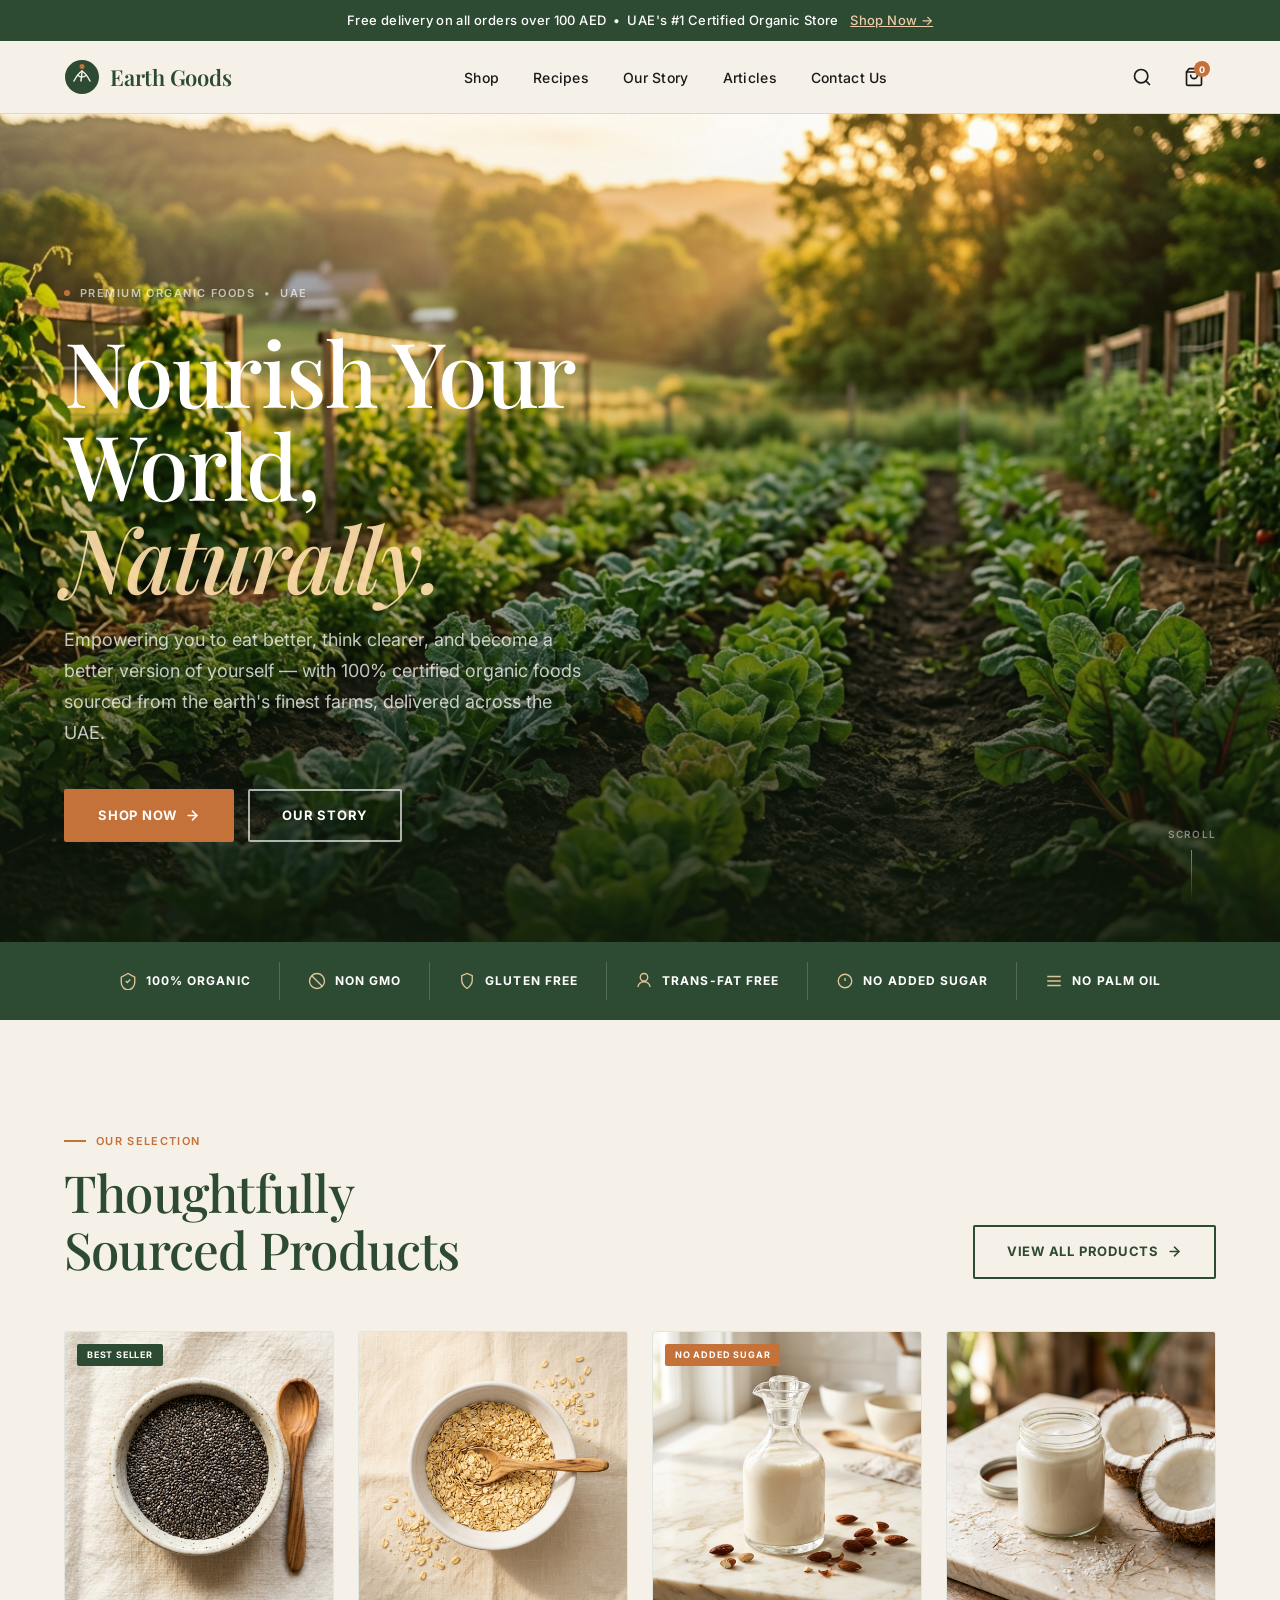
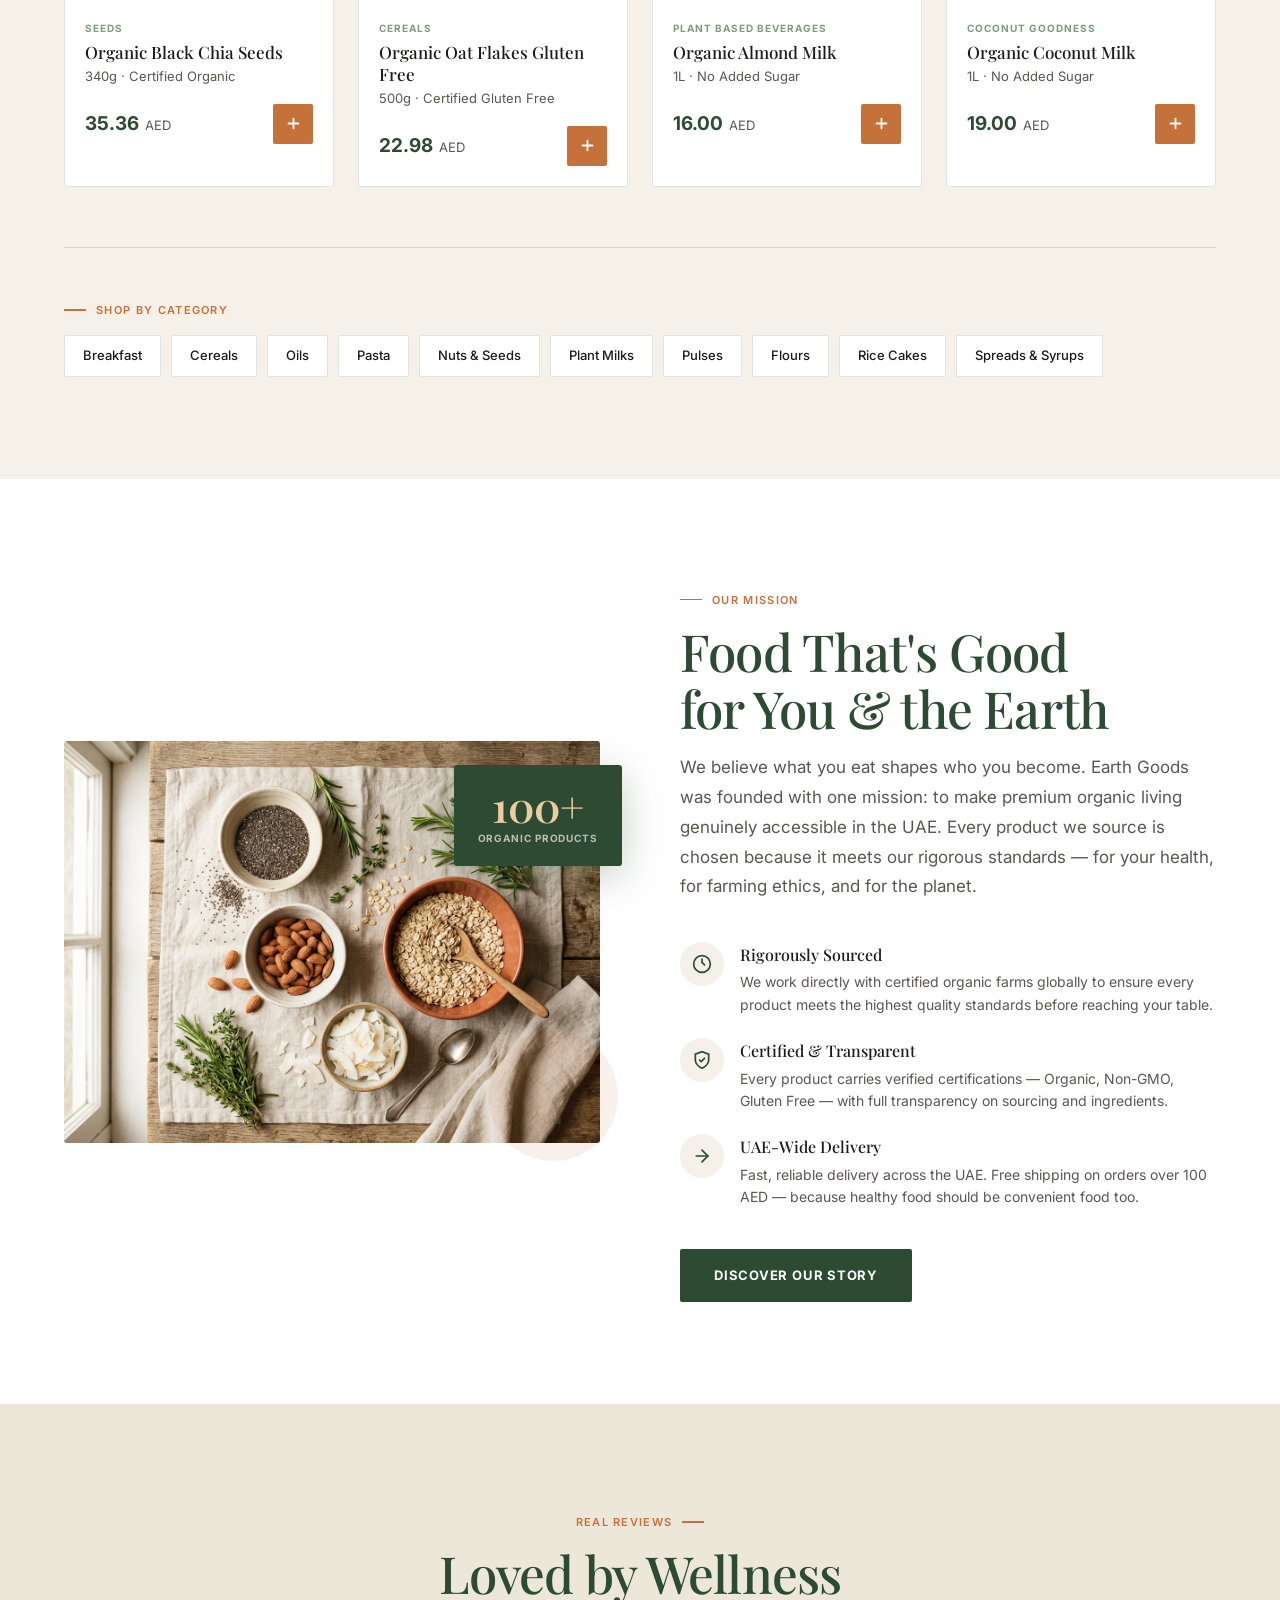
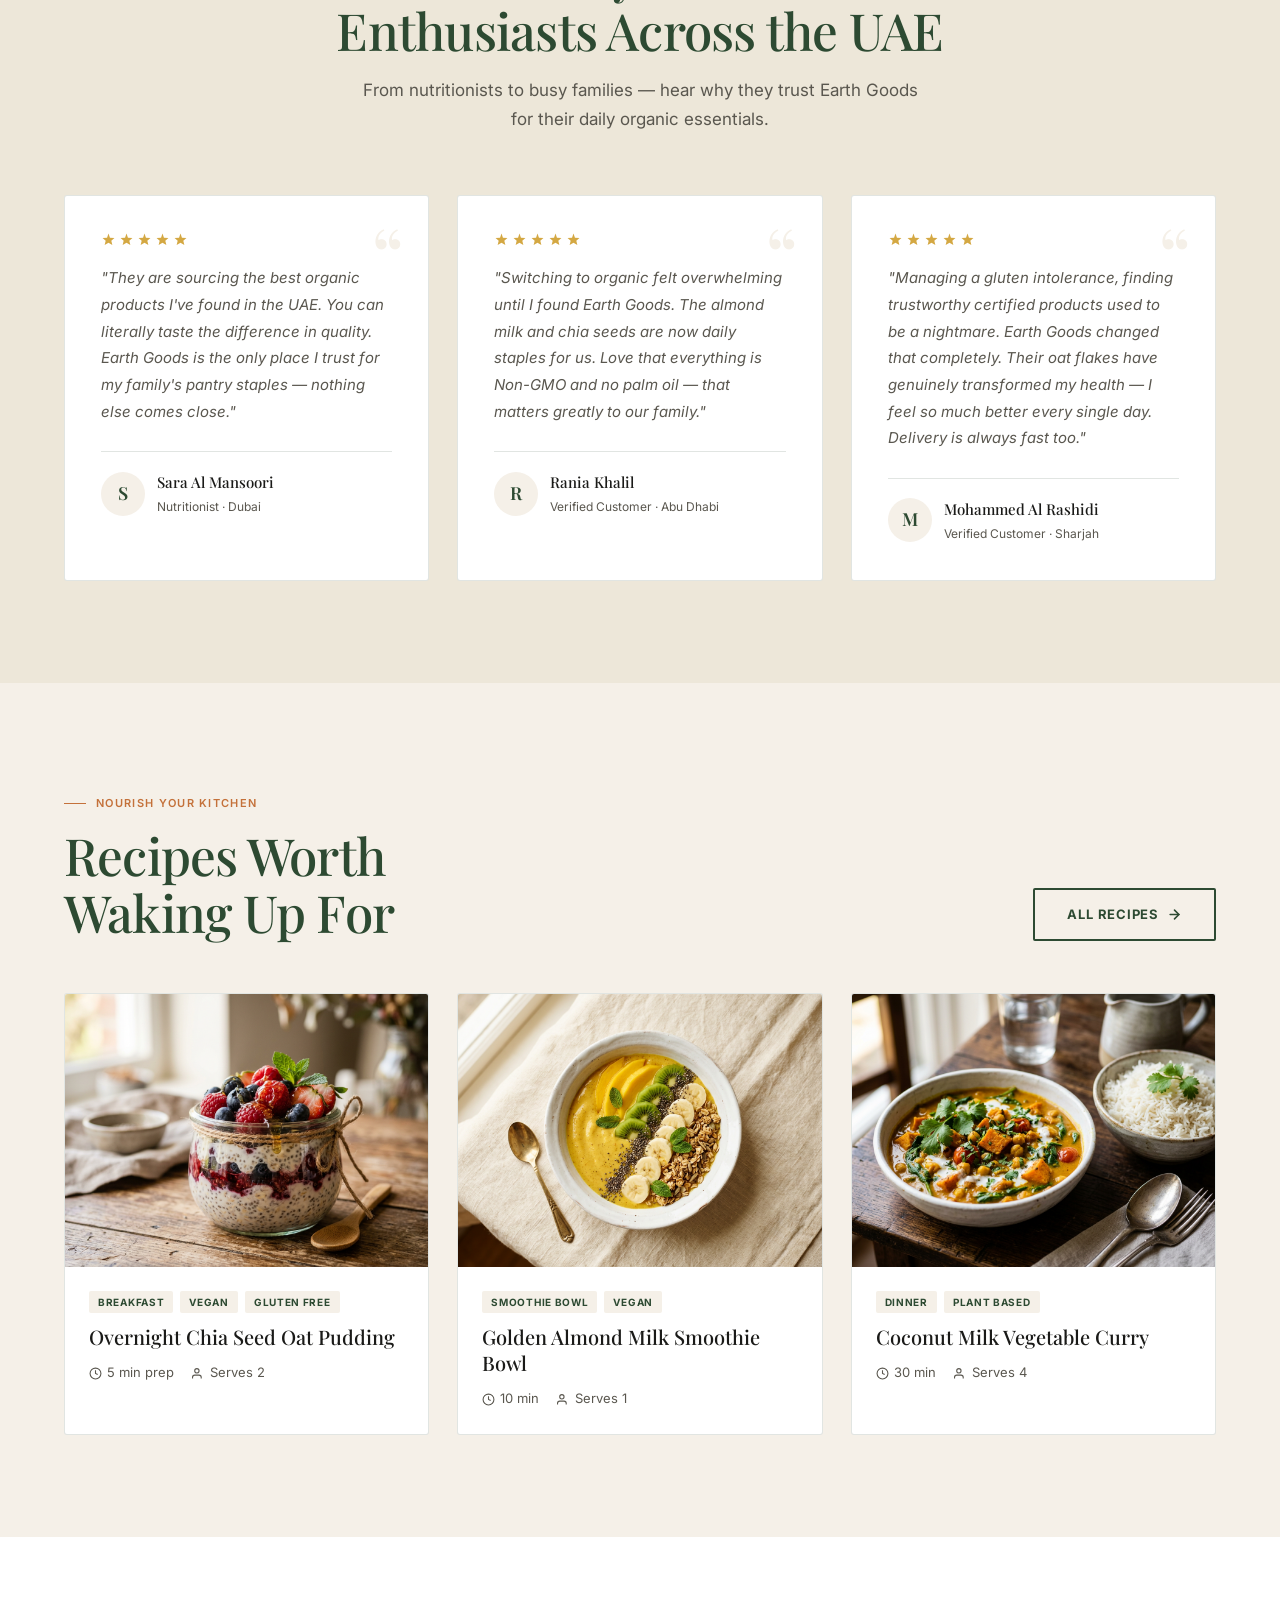
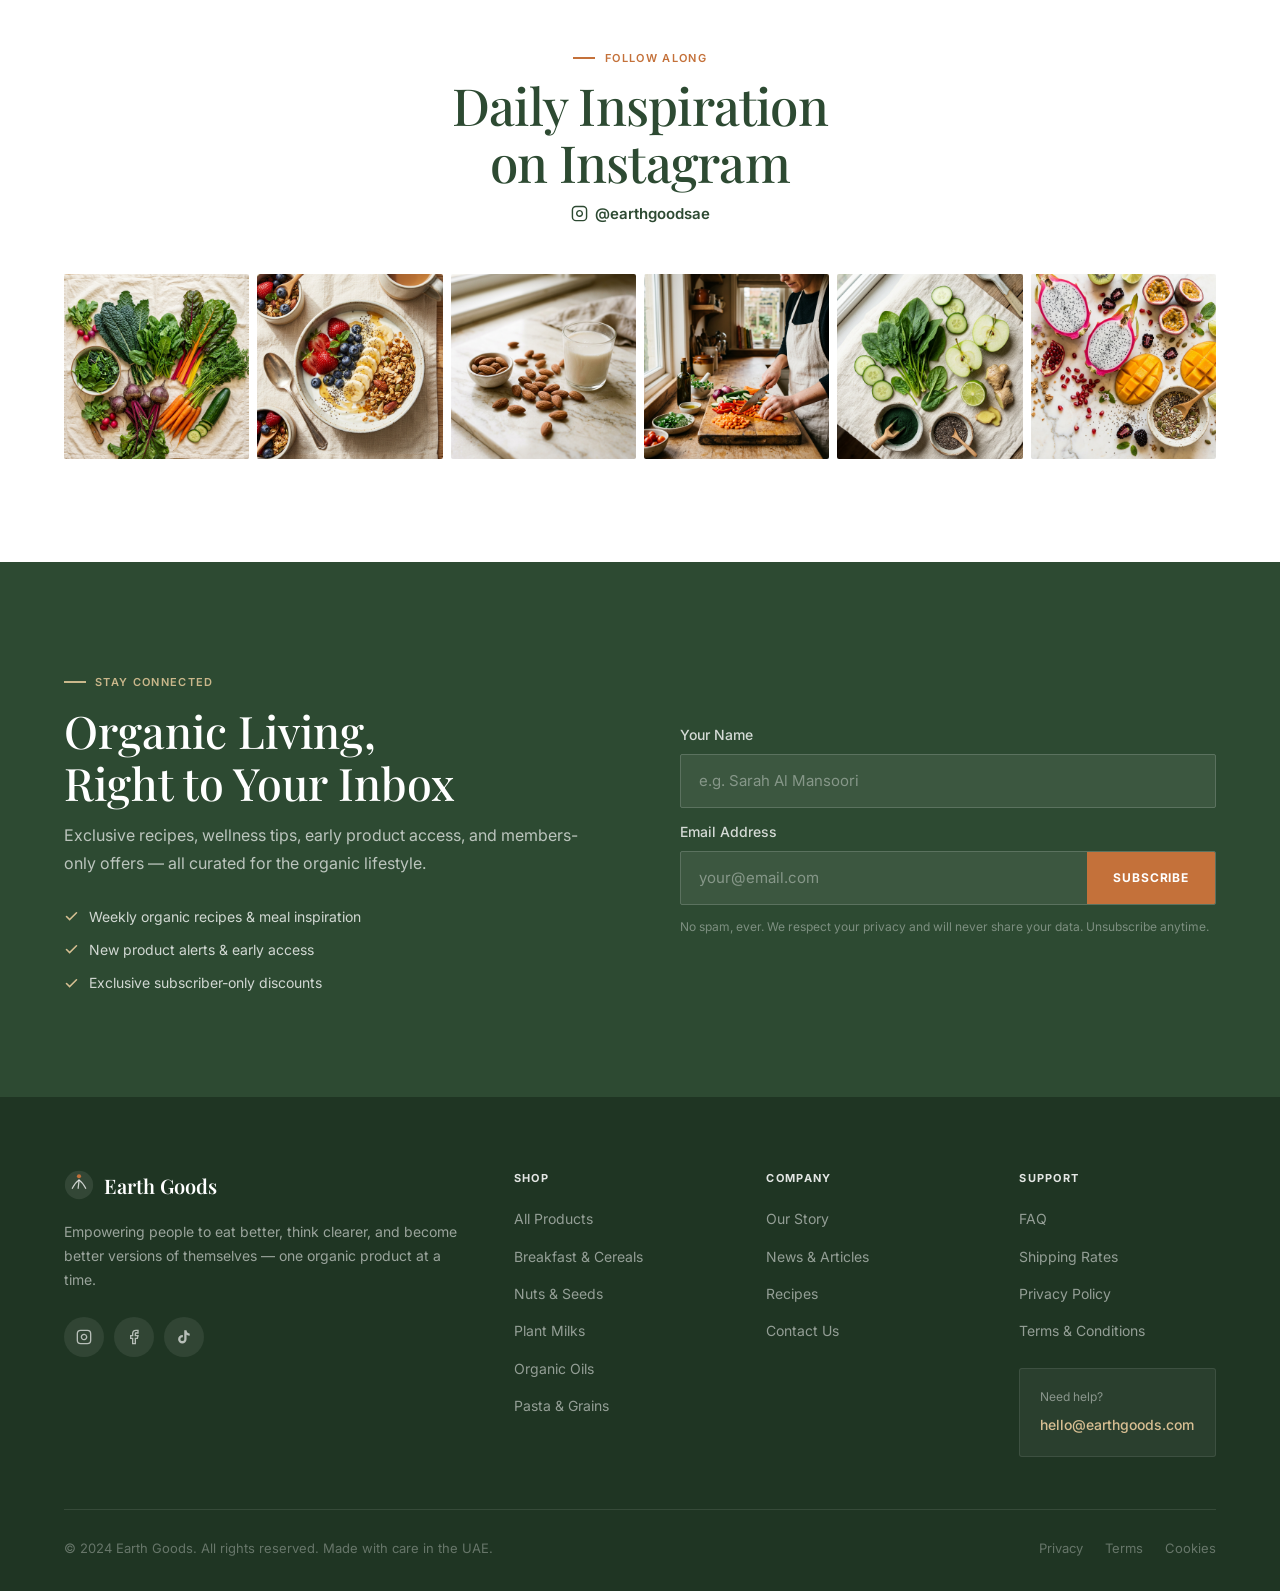
==== commit 12e5209f: "Replace all broken Unsplash images with Nano Banana AI-generated photos 13 images replaced: 4 produc" ====
--- a/index.html
+++ b/index.html
@@ -607,7 +607,7 @@
       <!-- Product 1 -->
       <article class="product-card fade-up" role="listitem">
         <div class="product-img-wrap">
-          <img src="https://images.unsplash.com/photo-1585632827820-2c6c50c28978?w=600&h=600&fit=crop&q=80"
+          <img src="images/prod-chia-seeds.jpg"
                alt="Organic black chia seeds in a ceramic bowl on a wooden surface" loading="lazy" width="600" height="600">
           <span class="product-badge">Best Seller</span>
         </div>
@@ -627,7 +627,7 @@
       <!-- Product 2 -->
       <article class="product-card fade-up" role="listitem">
         <div class="product-img-wrap">
-          <img src="https://images.unsplash.com/photo-1614401756048-62aaba8fdf14?w=600&h=600&fit=crop&q=80"
+          <img src="images/prod-oat-flakes.jpg"
                alt="Organic gluten free oat flakes in a white bowl with wooden spoon" loading="lazy" width="600" height="600">
         </div>
         <div class="product-body">
@@ -646,7 +646,7 @@
       <!-- Product 3 -->
       <article class="product-card fade-up" role="listitem">
         <div class="product-img-wrap">
-          <img src="https://images.unsplash.com/photo-1550583724-b2692b85b150?w=600&h=600&fit=crop&q=80"
+          <img src="images/prod-almond-milk.jpg"
                alt="Organic almond milk in a glass carafe surrounded by fresh almonds" loading="lazy" width="600" height="600">
           <span class="product-badge badge-terra">No Added Sugar</span>
         </div>
@@ -666,7 +666,7 @@
       <!-- Product 4 -->
       <article class="product-card fade-up" role="listitem">
         <div class="product-img-wrap">
-          <img src="https://images.unsplash.com/photo-1596591868231-05e808f5f792?w=600&h=600&fit=crop&q=80"
+          <img src="images/prod-coconut-milk.jpg"
                alt="Organic coconut milk in a glass with fresh coconut halves" loading="lazy" width="600" height="600">
         </div>
         <div class="product-body">
@@ -870,7 +870,7 @@
 
       <article class="recipe-card fade-up" role="listitem">
         <div class="recipe-img">
-          <img src="https://images.unsplash.com/photo-1571091718767-18b5b1457add?w=800&h=600&fit=crop&q=80"
+          <img src="images/recipe-chia-pudding.jpg"
                alt="Overnight chia seed oat pudding in a glass jar topped with fresh berries and honey" loading="lazy" width="800" height="600">
         </div>
         <div class="recipe-body">
@@ -895,7 +895,7 @@
 
       <article class="recipe-card fade-up" role="listitem">
         <div class="recipe-img">
-          <img src="https://images.unsplash.com/photo-1511690743698-d9d85f2fbf38?w=800&h=600&fit=crop&q=80"
+          <img src="images/recipe-smoothie-bowl.jpg"
                alt="Golden almond milk smoothie bowl with tropical fruits, granola and fresh mint" loading="lazy" width="800" height="600">
         </div>
         <div class="recipe-body">
@@ -919,7 +919,7 @@
 
       <article class="recipe-card fade-up" role="listitem">
         <div class="recipe-img">
-          <img src="https://images.unsplash.com/photo-1604152135912-04a022e23696?w=800&h=600&fit=crop&q=80"
+          <img src="images/recipe-curry.jpg"
                alt="Creamy organic coconut milk vegetable curry in a white bowl with basmati rice" loading="lazy" width="800" height="600">
         </div>
         <div class="recipe-body">
@@ -958,22 +958,22 @@
     </div>
     <div class="ig-grid" role="list">
       <a href="#" class="ig-post" role="listitem" aria-label="View Instagram post: fresh organic vegetables and greens">
-        <img src="https://images.unsplash.com/photo-1512621776951-a57141f2eefd?w=400&h=400&fit=crop&q=75" alt="Fresh organic vegetables and leafy greens" loading="lazy" width="400" height="400">
+        <img src="images/ig-1-vegetables.jpg" alt="Fresh organic vegetables and leafy greens" loading="lazy" width="400" height="400">
       </a>
       <a href="#" class="ig-post" role="listitem" aria-label="View Instagram post: healthy organic breakfast bowl">
-        <img src="https://images.unsplash.com/photo-1490645935967-10de6ba17061?w=400&h=400&fit=crop&q=75" alt="Healthy organic breakfast bowl with fruit and granola" loading="lazy" width="400" height="400">
+        <img src="images/ig-2-breakfast.jpg" alt="Healthy organic breakfast bowl with fruit and granola" loading="lazy" width="400" height="400">
       </a>
       <a href="#" class="ig-post" role="listitem" aria-label="View Instagram post: organic almonds and plant milk">
-        <img src="https://images.unsplash.com/photo-1543352634-99a5d50ae78e?w=400&h=400&fit=crop&q=75" alt="Organic almonds and plant-based milk" loading="lazy" width="400" height="400">
+        <img src="images/ig-3-almonds.jpg" alt="Organic almonds and plant-based milk" loading="lazy" width="400" height="400">
       </a>
       <a href="#" class="ig-post" role="listitem" aria-label="View Instagram post: preparing an organic meal">
-        <img src="https://images.unsplash.com/photo-1556909114-f6e7ad7d3136?w=400&h=400&fit=crop&q=75" alt="Preparing a healthy organic meal in the kitchen" loading="lazy" width="400" height="400">
+        <img src="images/ig-4-cooking.jpg" alt="Preparing a healthy organic meal in the kitchen" loading="lazy" width="400" height="400">
       </a>
       <a href="#" class="ig-post" role="listitem" aria-label="View Instagram post: organic green smoothie ingredients">
-        <img src="https://images.unsplash.com/photo-1568702846914-96b305d2aaeb?w=400&h=400&fit=crop&q=75" alt="Organic green smoothie ingredients and superfoods" loading="lazy" width="400" height="400">
+        <img src="images/ig-5-smoothie.jpg" alt="Organic green smoothie ingredients and superfoods" loading="lazy" width="400" height="400">
       </a>
       <a href="#" class="ig-post" role="listitem" aria-label="View Instagram post: colorful organic fruits and seeds">
-        <img src="https://images.unsplash.com/photo-1559181567-c3190100191d?w=400&h=400&fit=crop&q=75" alt="Colorful organic fruits and organic seeds" loading="lazy" width="400" height="400">
+        <img src="images/ig-6-fruits.jpg" alt="Colorful organic fruits and organic seeds" loading="lazy" width="400" height="400">
       </a>
     </div>
   </div>
